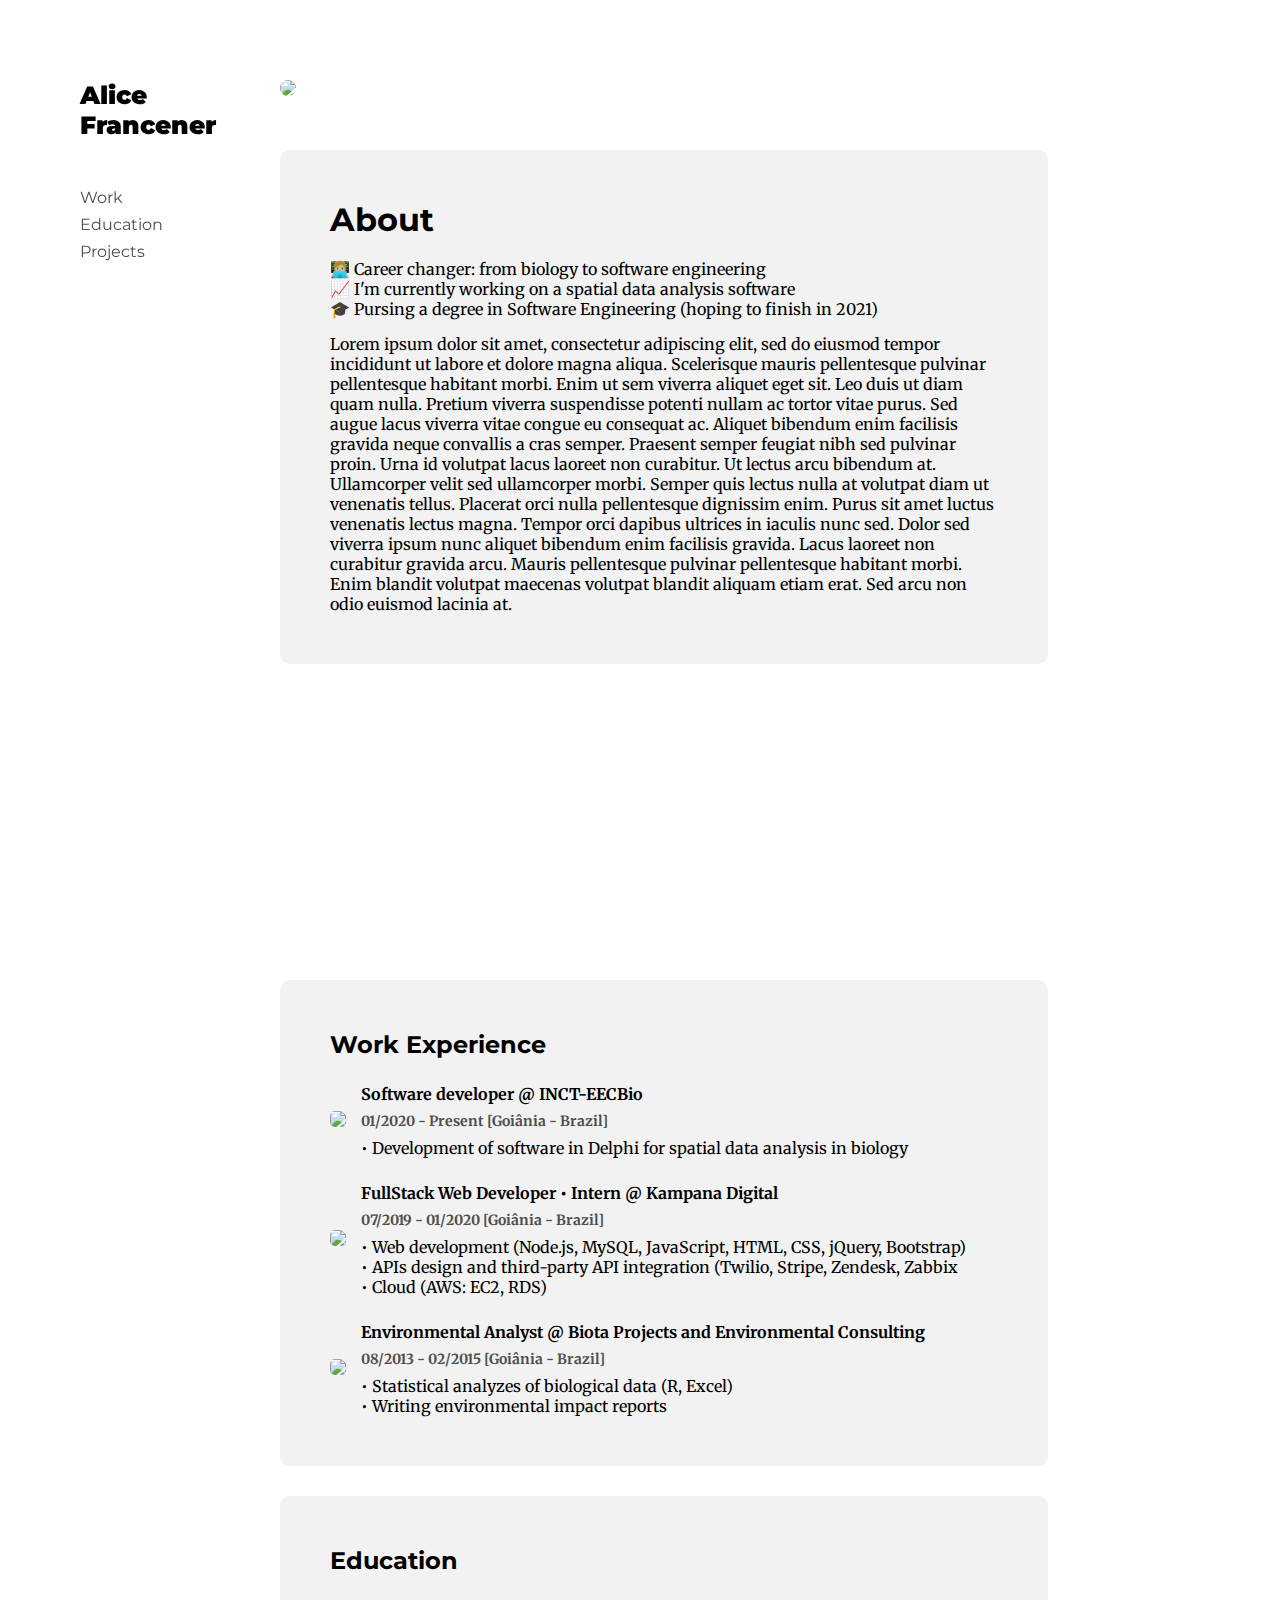
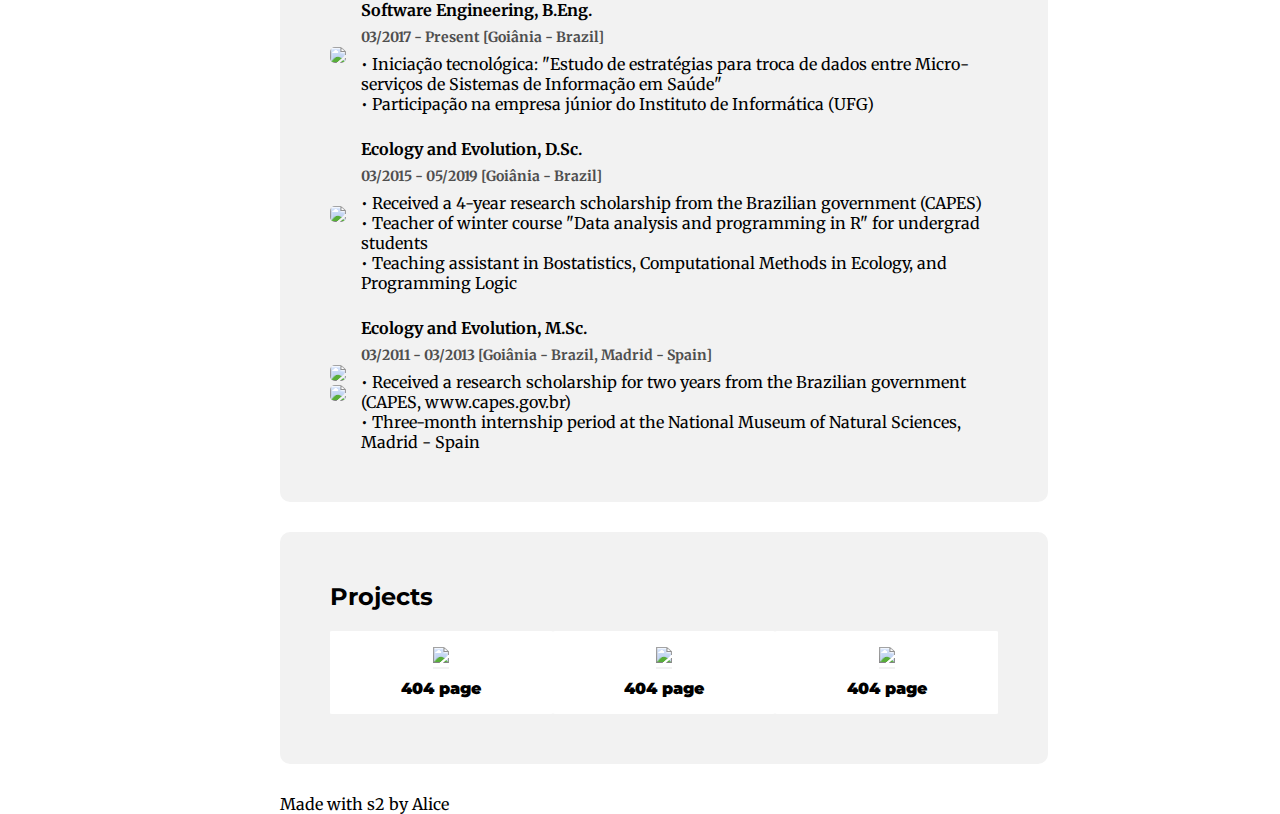
==== index.html @ 703df6d8 "fix: text" ====
<!DOCTYPE html>
<html lang="pt-br">

<head>
  <meta charset="UTF-8">
  <meta name="viewport" content="width=devide-width, initial-scale=1.0">
  <title>Alice Francener</title>
  <link rel="stylesheet" href="style.css">
  <script src="https://kit.fontawesome.com/74f926a7ae.js" crossorigin="anonymous"></script>
</head>

<body class="body">
  <!-- navbar -->
  <header id="header">
    <nav id="navbar" class="navbar">
      <ul class="navbar--list">
        <li class="navbar--title">
          <a href="#welcome-section" class="navbar--link"> Alice<br>Francener</a>
        </li>
        <li class="navbar--contact">
          <a href="https://www.linkedin.com/in/alicefrancener/?locale=en_US" target="_blank"> <i
              class="fab fa-linkedin-in"></i>
          </a>
          <a id="profile-link" href="https://github.com/alicefrancener" target="_blank"><i
              class="fab fa-github"></i></a>
          <a href="https://codepen.io/alicefrancener/" target="_blank"><i class="fab fa-codepen"></i></a>
          <a href="mailto:alicefrancener.dev@gmail.com"><i class="far fa-envelope"></i></a>

        </li>
        </li>
        <li class="navbar--item">
          <a href="#experience" class="navbar--link">Work</a>
        </li>
        <li class="navbar--item">
          <a href="#education" class="navbar--link">Education</a>
        </li>
        <li class="navbar--item">
          <a href="#projects" class="navbar--link">Projects</a>
        </li>
      </ul>
    </nav>
  </header>

  <!-- content -->
  <div class="content">
    <main>
      <section id="welcome-section" class="section">
        <img class="main__img" src="assets/main.png">
        <div class="section__box section__box--about">
          <div class="section__header">
            <h1>About</h1>
          </div>
          <div class="section__content">
            <ul>
              <li>👩🏼‍💻 Career changer: from biology to software engineering</li>
              <li>📈 I'm currently working on a spatial data analysis software</li>
              <li>🎓 Pursing a degree in Software Engineering (hoping to finish in 2021)</li>
            </ul>
            <p>
              Lorem ipsum dolor sit amet, consectetur adipiscing elit, sed do eiusmod tempor incididunt ut labore et
              dolore magna aliqua. Scelerisque mauris pellentesque pulvinar pellentesque habitant morbi. Enim ut sem
              viverra aliquet eget sit. Leo duis ut diam quam nulla. Pretium viverra suspendisse potenti nullam ac
              tortor vitae purus. Sed augue lacus viverra vitae congue eu consequat ac. Aliquet bibendum enim facilisis
              gravida neque convallis a cras semper. Praesent semper feugiat nibh sed pulvinar proin. Urna id volutpat
              lacus laoreet non curabitur. Ut lectus arcu bibendum at. Ullamcorper velit sed ullamcorper morbi. Semper
              quis lectus nulla at volutpat diam ut venenatis tellus. Placerat orci nulla pellentesque dignissim enim.
              Purus sit amet luctus venenatis lectus magna. Tempor orci dapibus ultrices in iaculis nunc sed. Dolor sed
              viverra ipsum nunc aliquet bibendum enim facilisis gravida. Lacus laoreet non curabitur gravida arcu.
              Mauris pellentesque pulvinar pellentesque habitant morbi. Enim blandit volutpat maecenas volutpat blandit
              aliquam etiam erat. Sed arcu non odio euismod lacinia at.
            </p>
          </div>
        </div>
      </section>

      <section id="experience" class="section">
        <div class="section__box section__box--experience">
          <div class="section__header">
            <h2>Work Experience</h2>
          </div>

          <div class="section__content">
            <div class="experience--img">
              <a href="http://inct.cnpq.br/" target="_blank">
                <img src="assets/logo-inct.png">
              </a>
            </div>

            <div class="experience--details">
              <h3 class="experience--title">Software developer @ INCT-EECBio</h3>
              <h4 class="experience--time">01/2020 - Present [Goiânia - Brazil]</h4>
              <p>
              <ul>
                <li>• Development of software in Delphi for spatial data analysis in biology</li>
              </ul>
              </p>
            </div>
          </div>

          <div class="section__content ">
            <div class="experience--img">
              <a href="https://kampana.digital/" target="_blank">
                <img src="assets/logo-kampana.jpg">
              </a>
            </div>

            <div class="experience--details">
              <h3 class="experience--title">FullStack Web Developer • Intern @ Kampana Digital</h3>
              <h4 class="experience--time">07/2019 - 01/2020 [Goiânia - Brazil]</h4>
              <p>
              <ul>                
                <li>• Web development (Node.js, MySQL, JavaScript, HTML, CSS, jQuery, Bootstrap)</li>
                <li>• APIs design and third-party API integration (Twilio, Stripe, Zendesk, Zabbix</li>
                <li>• Cloud (AWS: EC2, RDS)</li>
              </ul>
              </p>
            </div>
          </div>

          <div class="section__content">
            <div class="experience--img">
              <a href="http://biotanet.com.br/" target="_blank">
                <img src="assets/logo-biota.png">
              </a>
            </div>

            <div class="experience--details">
              <h3 class="experience--title">Environmental Analyst @ Biota Projects and Environmental Consulting</h3>
              <h4 class="experience--time">08/2013 - 02/2015 [Goiânia - Brazil]</h4>
              <p>
              <ul>
                <li>• Statistical analyzes of biological data (R, Excel)
                  <li>• Writing environmental impact reports</li>
              </ul>
              </p>
            </div>
          </div>
        </div>
      </section>

      <section id="education" class="section">
        <div class="section__box section__box--education">
          <div class="section__header">
            <h2>Education</h2>
          </div>

          <div class="section__content ">
            <div class="education--img">
              <a href="https://ufg.br/" target="_blank">
                <img src="assets/logo-ufg.png">
              </a>
            </div>

            <div class="education--details">
              <h3 class="education--title">Software Engineering, B.Eng.</h3>
              <h4 class="education--time">03/2017 - Present [Goiânia - Brazil]</h4>
              <p>
              <ul>                
                <li>• Iniciação tecnológica: "Estudo de estratégias para troca de dados entre Micro-serviços de Sistemas de Informação em Saúde"</li>
                <li>• Participação na empresa júnior do Instituto de Informática (UFG)</li>
              </ul>
              </p>
            </div>
          </div>

          <div class="section__content ">
            <div class="education--img">
              <a href="https://ufg.br/" target="_blank">
                <img src="assets/logo-ufg.png">
              </a>
            </div>

            <div class="education--details">
              <h3 class="education--title">Ecology and Evolution, D.Sc.</h3>
              <h4 class="education--time">03/2015 - 05/2019 [Goiânia - Brazil]</h4>
              <p>
              <ul>                
                <li>• Received a 4-year research scholarship from the Brazilian government (CAPES)</li>
                <li>• Teacher of winter course "Data analysis and programming in R" for undergrad students</li>
                <li>• Teaching assistant in Bostatistics, Computational Methods in Ecology, and Programming Logic</li>
              </ul>
              </p>
            </div>
          </div>

          <div class="section__content ">
            <div class="education--img education--twoimg">
              <a href="https://ufg.br/" target="_blank">
                <img src="assets/logo-ufg.png">
              </a>
              <a href="https://www.mncn.csic.es/es" target="_blank">
                <img src="assets/logo-mncn.png">
              </a>
            </div>
            <div class="education--details">
              <h3 class="education--title">Ecology and Evolution, M.Sc.</h3>
              <h4 class="education--time">03/2011 - 03/2013 [Goiânia - Brazil, Madrid - Spain]</h4>
              <p>
              <ul>                
                <li>• Received a research scholarship for two years from the Brazilian government (CAPES, www.capes.gov.br)</li>
                <li>• Three-month internship period at the National Museum of Natural Sciences, Madrid - Spain</li>
              </ul>
              </p>
            </div>
          </div>


        </div>
      </section>

      <section id="projects" class="section">
        <div class="section__box section__box--projects">
          <div class="section__header">
            <h2>Projects</h2>
          </div>
          <div class="section__content">

            <div class="card project-tile">
              <div class="card__img">
                <a href="https://github.com/alicefrancener/challenge-404" target="_blank">
                  <img src="https://raw.githubusercontent.com/alicefrancener/challenge-404/main/screenshot.png">
                </a>
                <hr>
              </div>
              <h2 class="card__title">404 page</h2>
            </div>


            <div class="card project-tile">
              <div class="card__img">
                <a href="https://github.com/alicefrancener/challenge-404" target="_blank">
                  <img src="https://raw.githubusercontent.com/alicefrancener/challenge-404/main/screenshot.png">
                </a>
                <hr>
              </div>
              <h2 class="card__title">404 page</h2>
            </div>


            <div class="card project-tile">
              <div class="card__img">
                <a href="https://github.com/alicefrancener/challenge-404" target="_blank">
                  <img src="https://raw.githubusercontent.com/alicefrancener/challenge-404/main/screenshot.png">
                </a>
                <hr>
              </div>
              <h2 class="card__title">404 page</h2>
            </div>

          </div>
        </div>
      </section>
    </main>

    <footer>
      <p>Made with s2 by Alice</p>
    </footer>
  </div>


</body>

</html>
---- style.css ----
@import url('https://fonts.googleapis.com/css2?family=Merriweather&family=Montserrat:wght@400;900&display=swap');

*, *:after,*:before {
  margin: 0;
  padding: 0;
  box-sizing: border-box;
}

:root {
  --font-primary: 'Montserrat', sans-serif;
  --font-secondary: 'Merriweather', serif;
  
  --color-primary: #4F4F4F;
  --color-secondary: #F2F2F2;
}

html {
  scroll-behavior: smooth;
}

/* Body */
.body {
  background-color: white;
}

h1, h2 {
  font-family: var(--font-primary);
}

h3, h4, h5, p {
  font-family: var(--font-secondary);
}

/* Nav bar */
.navbar {
  position: fixed;
  top: 0;
}

.navbar--list {
  display: flex;
  flex-direction: column;  
  margin: 5rem 5rem 0 5rem;
}

.navbar--title, .navbar--item {
  font-family: var(--font-primary);
  list-style-type: none;
}

.navbar--title > a {
  color: black;
  text-decoration: none;
  font-size: 25px;
  font-weight: 900;
}

.navbar--title > a:hover {
  color: var(--color-primary);
  box-shadow: 0 5px 0 var(--color-secondary);
}

.navbar--contact {
  display:flex;
  align-items: center;
  list-style-type: none;
}

.navbar--contact > a {
  color: black;
  padding: 1.5rem 0.5rem 1.5rem 0;
}

.navbar--contact > a:hover {
  color: var(--color-primary);
}

.navbar--item {
  font-weight: 400;
  margin-bottom: 0.5rem;
}

.navbar--link {
  color: var(--color-primary);
  text-decoration: none;
  transition: all 0.2s ease;
}

.navbar--link:hover {
  font-weight: 900;
  box-shadow: 0 5px 0 var(--color-secondary);
}

/* Content */
.content {
  width: 60%;
  margin-left: 280px;
  margin-top: 5rem;
}

/* Sections */
.section__box {
  background-color: var(--color-secondary);
  padding: 50px;
  margin-bottom: 30px;
  border-radius: 10px;
}

.section h1, h2 {
  margin-bottom: 20px;
}

.section__box ul {
  font-family: var(--font-secondary);
  list-style-type: none;
}

/* Hide scrollbar for Chrome, Safari and Opera */
.section__box::-webkit-scrollbar {
  display: none;
}

/* Hide scrollbar for IE, Edge and Firefox */
.section__box {
  -ms-overflow-style: none;  /* IE and Edge */
  scrollbar-width: none;  /* Firefox */
}

/* Section About */
#welcome-section {
  height: 100vh;
}

 .section__box--about p {
  margin-top: 15px;
}

.main__img {
  max-width: 100%;
  height: auto;
  border-radius: 10px;
  margin-bottom: 50px;
}

/* Section Projects */

.section__box--projects .section__content {
  display: flex;
  justify-content: space-evenly;
}

.card {
  display: flex;
  flex-direction: column;
  align-items: center;
  background-color: white;
  border-radius: 1%;
  padding: 1rem;
  width: 320px;
}

.card__img img {
  width: 300px;
  max-width: 100%;
  height: auto;
}

.card hr {
  border: 0.5px solid var(--color-secondary);
}

.card__title {
  margin: 10px 0 0 0;
  font-size: 16px;
  font-weight: 900;
}

/* Section: experience and education */

.section__box--experience .section__content, .section__box--education .section__content {
  display: flex;
  
  align-items: center;
  margin-top: 25px;
}

.experience--img, .education--img {
  max-width: 100%;
  height: auto;
  margin-right: 15px;
}

.education--twoimg {
  display: flex;
  flex-direction: column;
}

.experience--img img, .education--img img {
  width: 80px;
  border-radius: 5px;
}

.experience--details, .education--details {
  font-family: var(--font-secondary);
}

.experience--title, .education--title {
  font-size: 16px;
}

.experience--time, .education--time {
  font-size: 14px;
  color:var(--color-primary);
  margin: 8px 0 8px 0;
}
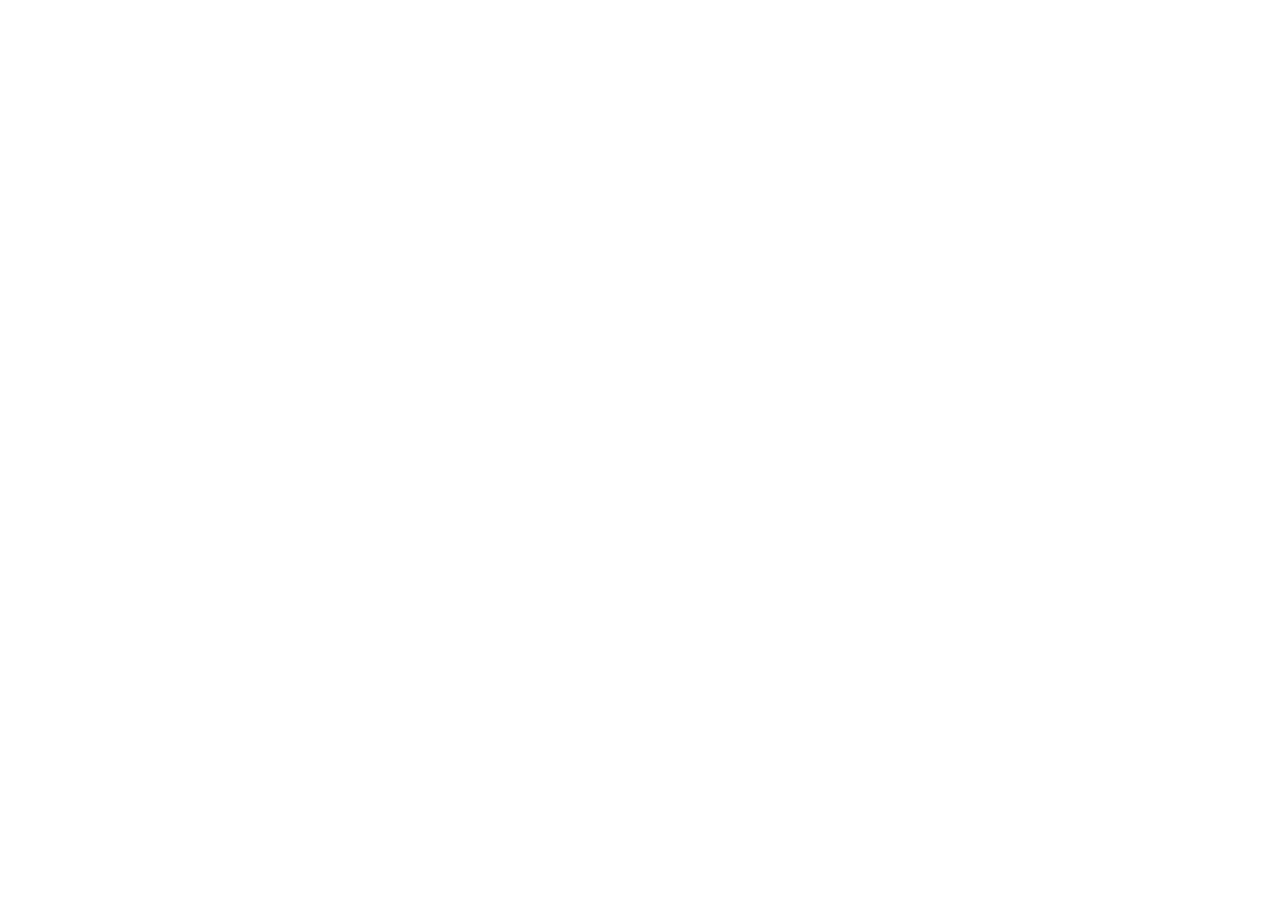
==== commit 8872ec5d: "feat: add initial html file" ====
--- a/index.html
+++ b/index.html
@@ -1,263 +1,13 @@
 <!DOCTYPE html>
 <html lang="pt-br">
+  <head>
+    <meta charset="UTF-8">
+    <meta name="viewport" content="width=device-width, initial-scale=1.0">
+    <title>Form</title>
 
-<head>
-  <meta charset="UTF-8">
-  <meta name="viewport" content="width=devide-width, initial-scale=1.0">
-  <title>Alice Francener</title>
-  <link rel="stylesheet" href="style.css">
-  <script src="https://kit.fontawesome.com/74f926a7ae.js" crossorigin="anonymous"></script>
-</head>
-
-<body class="body">
-  <!-- navbar -->
-  <header id="header">
-    <nav id="navbar" class="navbar">
-      <ul class="navbar--list">
-        <li class="navbar--title">
-          <a href="#welcome-section" class="navbar--link"> Alice<br>Francener</a>
-        </li>
-        <li class="navbar--contact">
-          <a href="https://www.linkedin.com/in/alicefrancener/?locale=en_US" target="_blank"> <i
-              class="fab fa-linkedin-in"></i>
-          </a>
-          <a id="profile-link" href="https://github.com/alicefrancener" target="_blank"><i
-              class="fab fa-github"></i></a>
-          <a href="https://codepen.io/alicefrancener/" target="_blank"><i class="fab fa-codepen"></i></a>
-          <a href="mailto:alicefrancener.dev@gmail.com"><i class="far fa-envelope"></i></a>
-
-        </li>
-        </li>
-        <li class="navbar--item">
-          <a href="#experience" class="navbar--link">Work</a>
-        </li>
-        <li class="navbar--item">
-          <a href="#education" class="navbar--link">Education</a>
-        </li>
-        <li class="navbar--item">
-          <a href="#projects" class="navbar--link">Projects</a>
-        </li>
-      </ul>
-    </nav>
-  </header>
-
-  <!-- content -->
-  <div class="content">
-    <main>
-      <section id="welcome-section" class="section">
-        <img class="main__img" src="assets/main.png">
-        <div class="section__box section__box--about">
-          <div class="section__header">
-            <h1>About</h1>
-          </div>
-          <div class="section__content">
-            <ul>
-              <li>👩🏼‍💻 Career changer: from biology to software engineering</li>
-              <li>📈 I'm currently working on a spatial data analysis software</li>
-              <li>🎓 Pursing a degree in Software Engineering (hoping to finish in 2021)</li>
-            </ul>
-            <p>
-              Lorem ipsum dolor sit amet, consectetur adipiscing elit, sed do eiusmod tempor incididunt ut labore et
-              dolore magna aliqua. Scelerisque mauris pellentesque pulvinar pellentesque habitant morbi. Enim ut sem
-              viverra aliquet eget sit. Leo duis ut diam quam nulla. Pretium viverra suspendisse potenti nullam ac
-              tortor vitae purus. Sed augue lacus viverra vitae congue eu consequat ac. Aliquet bibendum enim facilisis
-              gravida neque convallis a cras semper. Praesent semper feugiat nibh sed pulvinar proin. Urna id volutpat
-              lacus laoreet non curabitur. Ut lectus arcu bibendum at. Ullamcorper velit sed ullamcorper morbi. Semper
-              quis lectus nulla at volutpat diam ut venenatis tellus. Placerat orci nulla pellentesque dignissim enim.
-              Purus sit amet luctus venenatis lectus magna. Tempor orci dapibus ultrices in iaculis nunc sed. Dolor sed
-              viverra ipsum nunc aliquet bibendum enim facilisis gravida. Lacus laoreet non curabitur gravida arcu.
-              Mauris pellentesque pulvinar pellentesque habitant morbi. Enim blandit volutpat maecenas volutpat blandit
-              aliquam etiam erat. Sed arcu non odio euismod lacinia at.
-            </p>
-          </div>
-        </div>
-      </section>
-
-      <section id="experience" class="section">
-        <div class="section__box section__box--experience">
-          <div class="section__header">
-            <h2>Work Experience</h2>
-          </div>
-
-          <div class="section__content">
-            <div class="experience--img">
-              <a href="http://inct.cnpq.br/" target="_blank">
-                <img src="assets/logo-inct.png">
-              </a>
-            </div>
-
-            <div class="experience--details">
-              <h3 class="experience--title">Software developer @ INCT-EECBio</h3>
-              <h4 class="experience--time">01/2020 - Present [Goiânia - Brazil]</h4>
-              <p>
-              <ul>
-                <li>• Development of software in Delphi for spatial data analysis in biology</li>
-              </ul>
-              </p>
-            </div>
-          </div>
-
-          <div class="section__content ">
-            <div class="experience--img">
-              <a href="https://kampana.digital/" target="_blank">
-                <img src="assets/logo-kampana.jpg">
-              </a>
-            </div>
-
-            <div class="experience--details">
-              <h3 class="experience--title">FullStack Web Developer • Intern @ Kampana Digital</h3>
-              <h4 class="experience--time">07/2019 - 01/2020 [Goiânia - Brazil]</h4>
-              <p>
-              <ul>                
-                <li>• Web development (Node.js, MySQL, JavaScript, HTML, CSS, jQuery, Bootstrap)</li>
-                <li>• APIs design and third-party API integration (Twilio, Stripe, Zendesk, Zabbix</li>
-                <li>• Cloud (AWS: EC2, RDS)</li>
-              </ul>
-              </p>
-            </div>
-          </div>
-
-          <div class="section__content">
-            <div class="experience--img">
-              <a href="http://biotanet.com.br/" target="_blank">
-                <img src="assets/logo-biota.png">
-              </a>
-            </div>
-
-            <div class="experience--details">
-              <h3 class="experience--title">Environmental Analyst @ Biota Projects and Environmental Consulting</h3>
-              <h4 class="experience--time">08/2013 - 02/2015 [Goiânia - Brazil]</h4>
-              <p>
-              <ul>
-                <li>• Statistical analyzes of biological data (R, Excel)
-                  <li>• Writing environmental impact reports</li>
-              </ul>
-              </p>
-            </div>
-          </div>
-        </div>
-      </section>
-
-      <section id="education" class="section">
-        <div class="section__box section__box--education">
-          <div class="section__header">
-            <h2>Education</h2>
-          </div>
-
-          <div class="section__content ">
-            <div class="education--img">
-              <a href="https://ufg.br/" target="_blank">
-                <img src="assets/logo-ufg.png">
-              </a>
-            </div>
-
-            <div class="education--details">
-              <h3 class="education--title">Software Engineering, B.Eng.</h3>
-              <h4 class="education--time">03/2017 - Present [Goiânia - Brazil]</h4>
-              <p>
-              <ul>                
-                <li>• Iniciação tecnológica: "Estudo de estratégias para troca de dados entre Micro-serviços de Sistemas de Informação em Saúde"</li>
-                <li>• Participação na empresa júnior do Instituto de Informática (UFG)</li>
-              </ul>
-              </p>
-            </div>
-          </div>
-
-          <div class="section__content ">
-            <div class="education--img">
-              <a href="https://ufg.br/" target="_blank">
-                <img src="assets/logo-ufg.png">
-              </a>
-            </div>
-
-            <div class="education--details">
-              <h3 class="education--title">Ecology and Evolution, D.Sc.</h3>
-              <h4 class="education--time">03/2015 - 05/2019 [Goiânia - Brazil]</h4>
-              <p>
-              <ul>                
-                <li>• Received a 4-year research scholarship from the Brazilian government (CAPES)</li>
-                <li>• Teacher of winter course "Data analysis and programming in R" for undergrad students</li>
-                <li>• Teaching assistant in Bostatistics, Computational Methods in Ecology, and Programming Logic</li>
-              </ul>
-              </p>
-            </div>
-          </div>
-
-          <div class="section__content ">
-            <div class="education--img education--twoimg">
-              <a href="https://ufg.br/" target="_blank">
-                <img src="assets/logo-ufg.png">
-              </a>
-              <a href="https://www.mncn.csic.es/es" target="_blank">
-                <img src="assets/logo-mncn.png">
-              </a>
-            </div>
-            <div class="education--details">
-              <h3 class="education--title">Ecology and Evolution, M.Sc.</h3>
-              <h4 class="education--time">03/2011 - 03/2013 [Goiânia - Brazil, Madrid - Spain]</h4>
-              <p>
-              <ul>                
-                <li>• Received a research scholarship for two years from the Brazilian government (CAPES, www.capes.gov.br)</li>
-                <li>• Three-month internship period at the National Museum of Natural Sciences, Madrid - Spain</li>
-              </ul>
-              </p>
-            </div>
-          </div>
+  </head>
+  <body>
 
 
-        </div>
-      </section>
-
-      <section id="projects" class="section">
-        <div class="section__box section__box--projects">
-          <div class="section__header">
-            <h2>Projects</h2>
-          </div>
-          <div class="section__content">
-
-            <div class="card project-tile">
-              <div class="card__img">
-                <a href="https://github.com/alicefrancener/challenge-404" target="_blank">
-                  <img src="https://raw.githubusercontent.com/alicefrancener/challenge-404/main/screenshot.png">
-                </a>
-                <hr>
-              </div>
-              <h2 class="card__title">404 page</h2>
-            </div>
-
-
-            <div class="card project-tile">
-              <div class="card__img">
-                <a href="https://github.com/alicefrancener/challenge-404" target="_blank">
-                  <img src="https://raw.githubusercontent.com/alicefrancener/challenge-404/main/screenshot.png">
-                </a>
-                <hr>
-              </div>
-              <h2 class="card__title">404 page</h2>
-            </div>
-
-
-            <div class="card project-tile">
-              <div class="card__img">
-                <a href="https://github.com/alicefrancener/challenge-404" target="_blank">
-                  <img src="https://raw.githubusercontent.com/alicefrancener/challenge-404/main/screenshot.png">
-                </a>
-                <hr>
-              </div>
-              <h2 class="card__title">404 page</h2>
-            </div>
-
-          </div>
-        </div>
-      </section>
-    </main>
-
-    <footer>
-      <p>Made with s2 by Alice</p>
-    </footer>
-  </div>
-
-
-</body>
-
-</html>+  </body>
+</html>
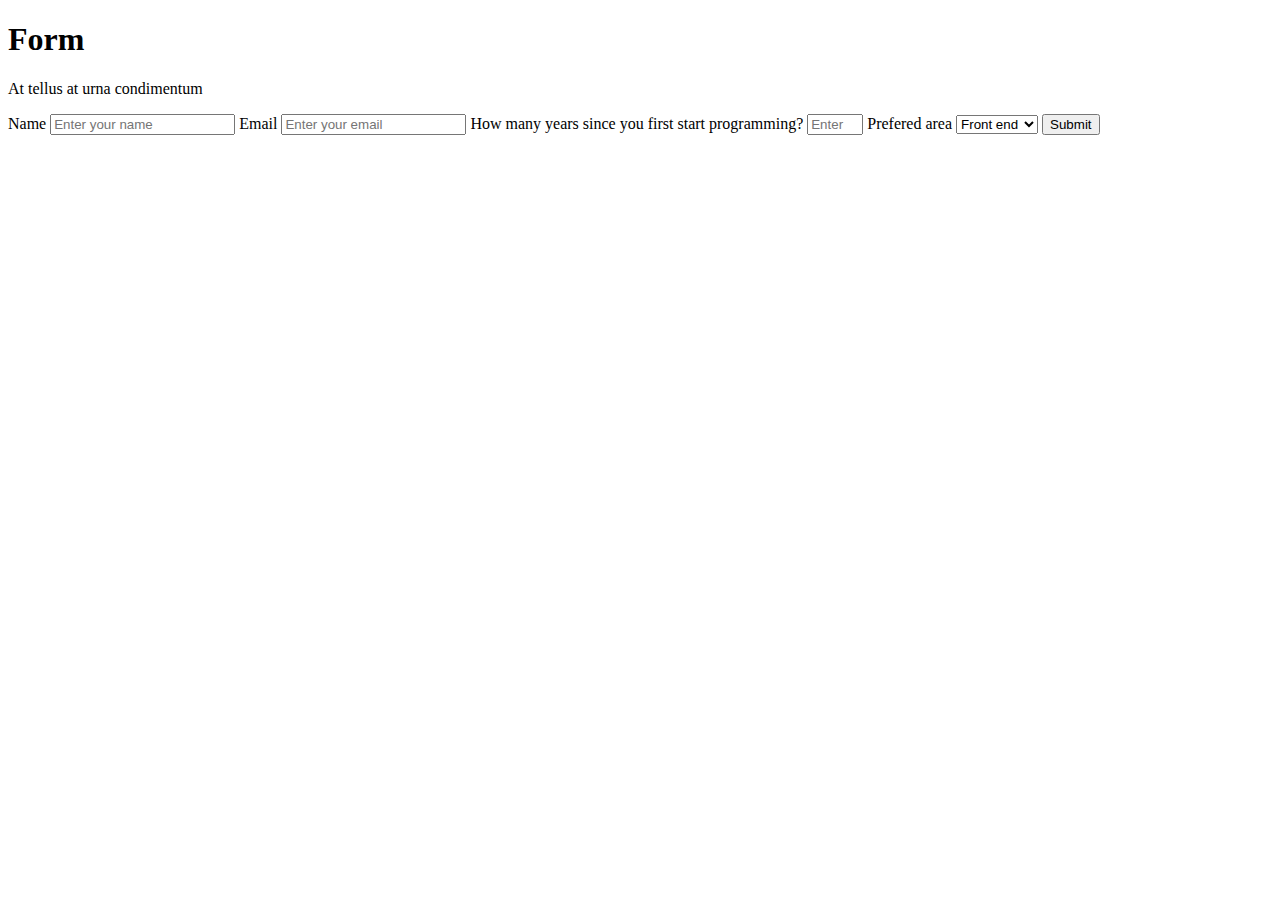
==== commit abcfa60f: "feat: add form" ====
--- a/index.html
+++ b/index.html
@@ -7,7 +7,40 @@
 
   </head>
   <body>
+    <header>
+      <h1 id="title">Form</h1>
+      <p id="description">At tellus at urna condimentum</p>
+    </header>
+    
+    <form id="survey-form">
+      <label id="name-label" for="name">Name</label>
+      <input id="name" type="text" placeholder="Enter your name" required>
 
+      <label id="email-label" for="email">Email</label>
+      <input id="email" type="email" placeholder="Enter your email" required>
+
+      <label id="number-label" for="number">How many years since you first start programming?</label>
+      <input id="number" type="number" min="0" max="80" placeholder="Enter years since started programming" required>
+
+      <label for="area">Prefered area</label>
+      <select id="dropdown" name="area">
+        <option value="front-end">Front end</option>
+        <option value="back-end">Back end</option>
+        <option value="full-stack">Full stack</option>
+        <option value="devops">DevOps</option>
+        <option value="sysadmin">SysAdmin</option>
+        <option value="qa">QA</option>
+        <option value="other">Other</option>
+      </select>
+
+      <!-- radio group:  -->
+
+      <!-- checkbox: resources used to learn-->
+
+      <!-- text area: advice -->
+
+      <button type="submit">Submit</button>
+    </form>
 
   </body>
 </html>
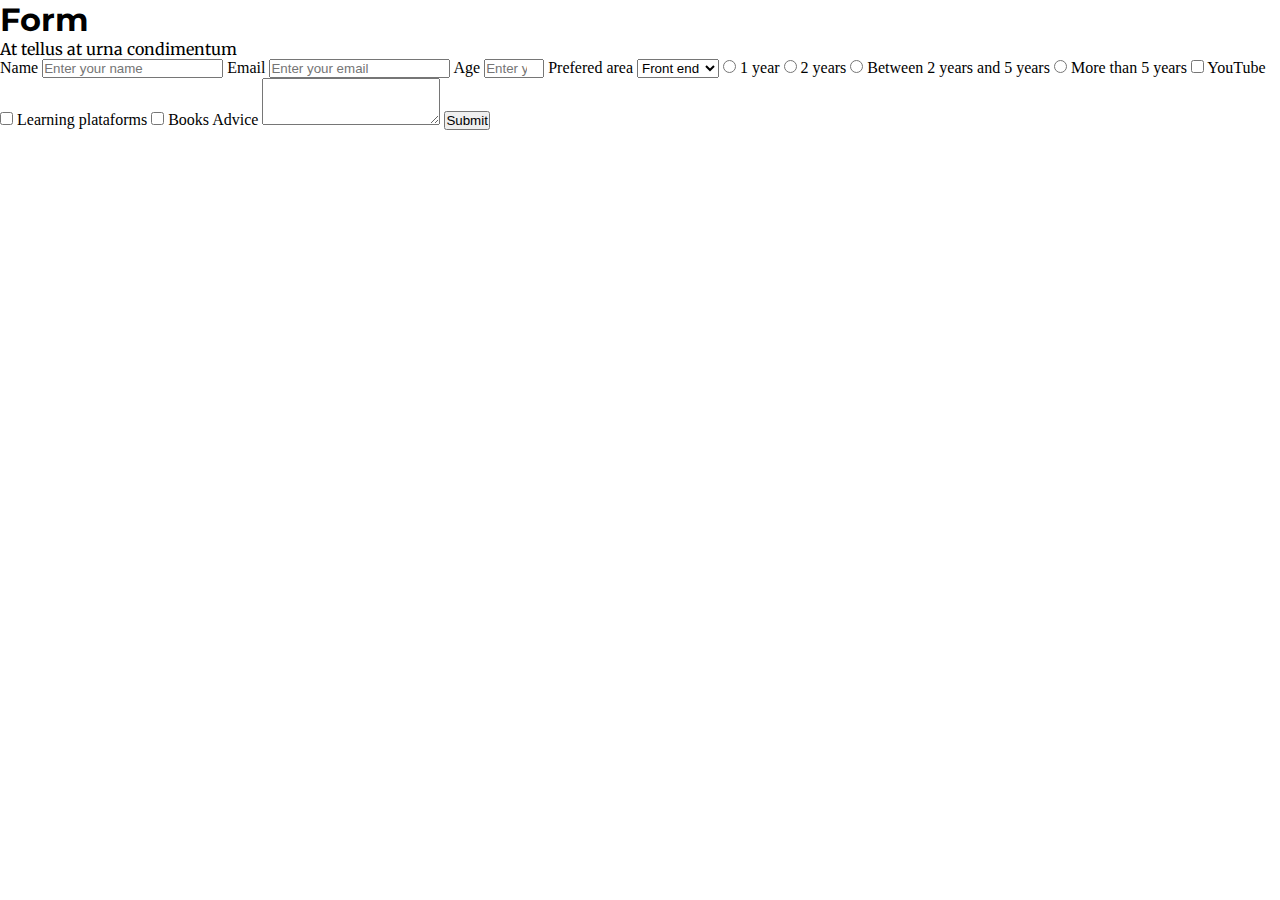
==== commit 693cf616: "chore: link to stylesheet" ====
--- a/index.html
+++ b/index.html
@@ -4,7 +4,7 @@
     <meta charset="UTF-8">
     <meta name="viewport" content="width=device-width, initial-scale=1.0">
     <title>Form</title>
-
+    <link  rel="stylesheet" href="style.css">
   </head>
   <body>
     <header>
@@ -19,8 +19,8 @@
       <label id="email-label" for="email">Email</label>
       <input id="email" type="email" placeholder="Enter your email" required>
 
-      <label id="number-label" for="number">How many years since you first start programming?</label>
-      <input id="number" type="number" min="0" max="80" placeholder="Enter years since started programming" required>
+      <label id="number-label" for="number">Age</label>
+      <input id="number" type="number" min="0" max="100" placeholder="Enter your age" required>
 
       <label for="area">Prefered area</label>
       <select id="dropdown" name="area">
@@ -33,11 +33,35 @@
         <option value="other">Other</option>
       </select>
 
-      <!-- radio group:  -->
+      <!-- radio group: How many years since you first start programming? -->
+      <input type="radio">
+      <label>1 year</label>
+
+      <input type="radio">
+      <label>2 years</label>
+      
+      <input type="radio">
+      <label>Between 2 years and 5 years</label>
+      
+      <input type="radio">
+      <label>More than 5 years</label>
+
 
       <!-- checkbox: resources used to learn-->
+      <input type="checkbox">
+      <label>YouTube</label>
+
+      <input type="checkbox">
+      <label>Learning plataforms</label>
+
+      <input type="checkbox">
+      <label>Books</label>
 
       <!-- text area: advice -->
+      <label>Advice</label>
+      <textarea rows="3">
+
+      </textarea>
 
       <button type="submit">Submit</button>
     </form>
--- a/style.css
+++ b/style.css
@@ -0,0 +1,259 @@
+@import url('https://fonts.googleapis.com/css2?family=Merriweather&family=Montserrat:wght@400;900&display=swap');
+
+*, *:after,*:before {
+  margin: 0;
+  padding: 0;
+  box-sizing: border-box;
+}
+
+:root {
+  --font-primary: 'Montserrat', sans-serif;
+  --font-secondary: 'Merriweather', serif;
+  
+  --color-primary: #4F4F4F;
+  --color-secondary: #F2F2F2;
+}
+
+html {
+  scroll-behavior: smooth;
+}
+
+/* Body */
+.body {
+  background-color: white;
+}
+
+h1, h2 {
+  font-family: var(--font-primary);
+}
+
+h3, h4, h5, p {
+  font-family: var(--font-secondary);
+}
+
+/* Nav bar */
+.navbar {
+  position: fixed;
+  top: 0;
+}
+
+.navbar--list {
+  display: flex;
+  flex-direction: column;  
+  margin: 5rem 5rem 0 5rem;
+}
+
+.navbar--title, .navbar--item {
+  font-family: var(--font-primary);
+  list-style-type: none;
+}
+
+.navbar--title > a {
+  color: black;
+  text-decoration: none;
+  font-size: 25px;
+  font-weight: 900;
+}
+
+.navbar--title > a:hover {
+  color: var(--color-primary);
+  box-shadow: 0 5px 0 var(--color-secondary);
+}
+
+.navbar--contact {
+  display:flex;
+  align-items: center;
+  list-style-type: none;
+}
+
+.navbar--contact > a {
+  color: black;
+  padding: 1.5rem 0.5rem 1.5rem 0;
+}
+
+.navbar--contact > a:hover {
+  color: var(--color-primary);
+}
+
+.navbar--item {
+  font-weight: 400;
+  margin-bottom: 0.5rem;
+}
+
+.navbar--link {
+  color: var(--color-primary);
+  text-decoration: none;
+  transition: all 0.2s ease;
+}
+
+.navbar--link:hover {
+  font-weight: 900;
+  box-shadow: 0 5px 0 var(--color-secondary);
+}
+
+/* Content */
+.content {
+  width: 60%;
+  margin-left: 280px;
+  margin-top: 5rem;
+}
+
+/* Sections */
+.section__box {
+  background-color: var(--color-secondary);
+  padding: 50px;
+  margin-bottom: 30px;
+  border-radius: 10px;
+}
+
+.section h1, h2 {
+  margin-bottom: 20px;
+}
+
+.section__box ul {
+  font-family: var(--font-secondary);
+  list-style-type: none;
+}
+
+/* Hide scrollbar for Chrome, Safari and Opera */
+.section__box::-webkit-scrollbar {
+  display: none;
+}
+
+/* Hide scrollbar for IE, Edge and Firefox */
+.section__box {
+  -ms-overflow-style: none;  /* IE and Edge */
+  scrollbar-width: none;  /* Firefox */
+}
+
+/* Section About */
+#welcome-section {
+  height: 100vh;
+}
+
+ .section__box--about p {
+  margin-top: 15px;
+}
+
+.main__img {
+  max-width: 100%;
+  height: auto;
+  border-radius: 10px;
+  margin-bottom: 50px;
+}
+
+/* Section Experience */
+
+#experience {
+  margin-top: 5em;
+}
+
+/* Section Projects */
+
+.section__box--projects .section__content {
+  display: flex;
+  justify-content: space-evenly;
+}
+
+.card {
+  display: flex;
+  flex-direction: column;
+  align-items: center;
+  background-color: white;
+  border-radius: 1%;
+  padding: 1rem;
+  margin: 10px;
+  width: 320px;
+}
+
+.card__img img {
+  width: 300px;
+  max-width: 100%;
+  height: auto;
+}
+
+.card hr {
+  border: 0.5px solid var(--color-secondary);
+}
+
+.card__title {
+  margin: 10px 0 0 0;
+  font-size: 16px;
+  font-weight: 900;
+}
+
+/* Section: experience and education */
+
+.section__box--experience .section__content, .section__box--education .section__content {
+  display: flex;
+  
+  align-items: center;
+  margin-top: 25px;
+}
+
+.experience--img, .education--img {
+  max-width: 100%;
+  height: auto;
+  margin-right: 15px;
+}
+
+.education--twoimg {
+  display: flex;
+  flex-direction: column;
+}
+
+.experience--img img, .education--img img {
+  width: 80px;
+  border-radius: 5px;
+}
+
+.experience--details, .education--details {
+  font-family: var(--font-secondary);
+}
+
+.experience--title, .education--title {
+  font-size: 16px;
+}
+
+.experience--time, .education--time {
+  font-size: 14px;
+  color:var(--color-primary);
+  margin: 8px 0 8px 0;
+}
+
+/* Media query */
+@media only screen and (max-width: 1000px) {
+  .section__box--projects .section__content {
+    display: flex;
+    flex-direction: column;
+    align-items: center;
+  }
+
+  .content {
+    width: 60%;
+    margin: auto;
+    margin-top: 110px;
+  }
+
+.navbar {
+  width: 100%;
+  background-color: white;
+  height: 100px;
+}
+
+  .navbar--list {
+    display: flex;
+    flex-direction: row;
+    justify-content: center;
+    align-items: center;
+    margin: 1rem 0 5rem 0;
+}
+
+  .navbar--item {
+    margin-left: 1rem;
+  }
+
+  .navbar--contact {
+    margin-left: 1rem;
+  }
+}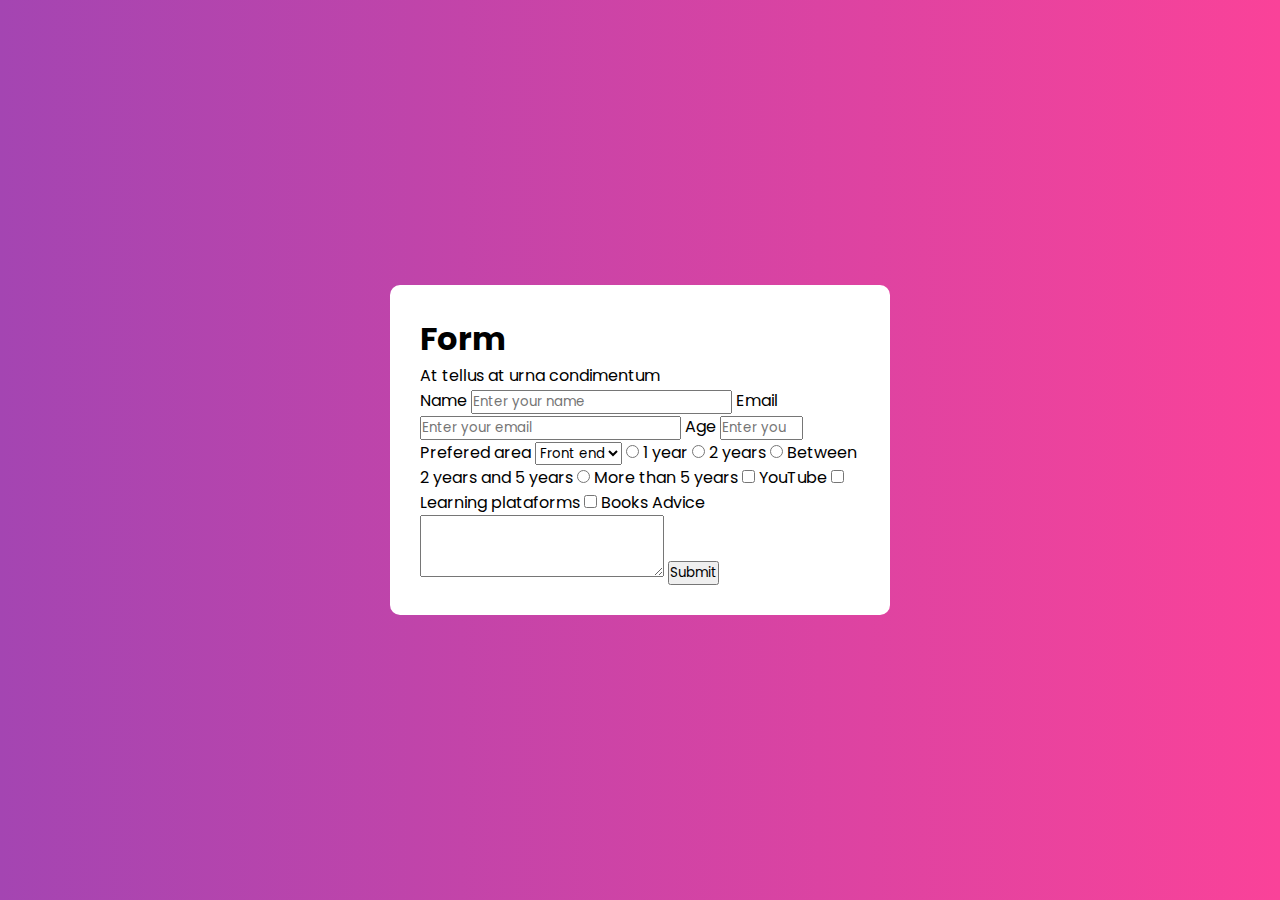
==== commit 6a7c9d20: "feat: add and style form wrapper" ====
--- a/index.html
+++ b/index.html
@@ -7,64 +7,66 @@
     <link  rel="stylesheet" href="style.css">
   </head>
   <body>
-    <header>
-      <h1 id="title">Form</h1>
-      <p id="description">At tellus at urna condimentum</p>
-    </header>
-    
-    <form id="survey-form">
-      <label id="name-label" for="name">Name</label>
-      <input id="name" type="text" placeholder="Enter your name" required>
 
-      <label id="email-label" for="email">Email</label>
-      <input id="email" type="email" placeholder="Enter your email" required>
-
-      <label id="number-label" for="number">Age</label>
-      <input id="number" type="number" min="0" max="100" placeholder="Enter your age" required>
-
-      <label for="area">Prefered area</label>
-      <select id="dropdown" name="area">
-        <option value="front-end">Front end</option>
-        <option value="back-end">Back end</option>
-        <option value="full-stack">Full stack</option>
-        <option value="devops">DevOps</option>
-        <option value="sysadmin">SysAdmin</option>
-        <option value="qa">QA</option>
-        <option value="other">Other</option>
-      </select>
-
-      <!-- radio group: How many years since you first start programming? -->
-      <input type="radio">
-      <label>1 year</label>
-
-      <input type="radio">
-      <label>2 years</label>
+    <div class="wrapper">
+      <header>
+        <h1 id="title">Form</h1>
+        <p id="description">At tellus at urna condimentum</p>
+      </header>
       
-      <input type="radio">
-      <label>Between 2 years and 5 years</label>
-      
-      <input type="radio">
-      <label>More than 5 years</label>
-
-
-      <!-- checkbox: resources used to learn-->
-      <input type="checkbox">
-      <label>YouTube</label>
-
-      <input type="checkbox">
-      <label>Learning plataforms</label>
-
-      <input type="checkbox">
-      <label>Books</label>
-
-      <!-- text area: advice -->
-      <label>Advice</label>
-      <textarea rows="3">
-
-      </textarea>
-
-      <button type="submit">Submit</button>
-    </form>
-
+      <form id="survey-form">
+        <label id="name-label" for="name">Name</label>
+        <input id="name" type="text" placeholder="Enter your name" required>
+  
+        <label id="email-label" for="email">Email</label>
+        <input id="email" type="email" placeholder="Enter your email" required>
+  
+        <label id="number-label" for="number">Age</label>
+        <input id="number" type="number" min="0" max="100" placeholder="Enter your age" required>
+  
+        <label for="area">Prefered area</label>
+        <select id="dropdown" name="area">
+          <option value="front-end">Front end</option>
+          <option value="back-end">Back end</option>
+          <option value="full-stack">Full stack</option>
+          <option value="devops">DevOps</option>
+          <option value="sysadmin">SysAdmin</option>
+          <option value="qa">QA</option>
+          <option value="other">Other</option>
+        </select>
+  
+        <!-- radio group: How many years since you first start programming? -->
+        <input type="radio">
+        <label>1 year</label>
+  
+        <input type="radio">
+        <label>2 years</label>
+        
+        <input type="radio">
+        <label>Between 2 years and 5 years</label>
+        
+        <input type="radio">
+        <label>More than 5 years</label>
+  
+  
+        <!-- checkbox: resources used to learn-->
+        <input type="checkbox">
+        <label>YouTube</label>
+  
+        <input type="checkbox">
+        <label>Learning plataforms</label>
+  
+        <input type="checkbox">
+        <label>Books</label>
+  
+        <!-- text area: advice -->
+        <label>Advice</label>
+        <textarea rows="3">
+  
+        </textarea>
+  
+        <button type="submit">Submit</button>
+      </form>
+    </div>
   </body>
 </html>
--- a/style.css
+++ b/style.css
@@ -1,259 +1,25 @@
-@import url('https://fonts.googleapis.com/css2?family=Merriweather&family=Montserrat:wght@400;900&display=swap');
+@import url('https://fonts.googleapis.com/css2?family=Poppins:wght@400;500;600;700&display=swap');
 
-*, *:after,*:before {
+*, *::after, *::before {
   margin: 0;
   padding: 0;
   box-sizing: border-box;
+  font-family: "Poppins", sans-serif;
 }
 
-:root {
-  --font-primary: 'Montserrat', sans-serif;
-  --font-secondary: 'Merriweather', serif;
-  
-  --color-primary: #4F4F4F;
-  --color-secondary: #F2F2F2;
+html, body {
+  display: grid;
+  place-items: center;
+  height: 100%;
+  width: 100%;
+  background: linear-gradient(90deg, #a445b2, #fa4299);
 }
 
-html {
-  scroll-behavior: smooth;
-}
+/* Form */
 
-/* Body */
-.body {
-  background-color: white;
-}
-
-h1, h2 {
-  font-family: var(--font-primary);
-}
-
-h3, h4, h5, p {
-  font-family: var(--font-secondary);
-}
-
-/* Nav bar */
-.navbar {
-  position: fixed;
-  top: 0;
-}
-
-.navbar--list {
-  display: flex;
-  flex-direction: column;  
-  margin: 5rem 5rem 0 5rem;
-}
-
-.navbar--title, .navbar--item {
-  font-family: var(--font-primary);
-  list-style-type: none;
-}
-
-.navbar--title > a {
-  color: black;
-  text-decoration: none;
-  font-size: 25px;
-  font-weight: 900;
-}
-
-.navbar--title > a:hover {
-  color: var(--color-primary);
-  box-shadow: 0 5px 0 var(--color-secondary);
-}
-
-.navbar--contact {
-  display:flex;
-  align-items: center;
-  list-style-type: none;
-}
-
-.navbar--contact > a {
-  color: black;
-  padding: 1.5rem 0.5rem 1.5rem 0;
-}
-
-.navbar--contact > a:hover {
-  color: var(--color-primary);
-}
-
-.navbar--item {
-  font-weight: 400;
-  margin-bottom: 0.5rem;
-}
-
-.navbar--link {
-  color: var(--color-primary);
-  text-decoration: none;
-  transition: all 0.2s ease;
-}
-
-.navbar--link:hover {
-  font-weight: 900;
-  box-shadow: 0 5px 0 var(--color-secondary);
-}
-
-/* Content */
-.content {
-  width: 60%;
-  margin-left: 280px;
-  margin-top: 5rem;
-}
-
-/* Sections */
-.section__box {
-  background-color: var(--color-secondary);
-  padding: 50px;
-  margin-bottom: 30px;
+.wrapper {
+  max-width: 500px;
+  padding: 30px;
   border-radius: 10px;
-}
-
-.section h1, h2 {
-  margin-bottom: 20px;
-}
-
-.section__box ul {
-  font-family: var(--font-secondary);
-  list-style-type: none;
-}
-
-/* Hide scrollbar for Chrome, Safari and Opera */
-.section__box::-webkit-scrollbar {
-  display: none;
-}
-
-/* Hide scrollbar for IE, Edge and Firefox */
-.section__box {
-  -ms-overflow-style: none;  /* IE and Edge */
-  scrollbar-width: none;  /* Firefox */
-}
-
-/* Section About */
-#welcome-section {
-  height: 100vh;
-}
-
- .section__box--about p {
-  margin-top: 15px;
-}
-
-.main__img {
-  max-width: 100%;
-  height: auto;
-  border-radius: 10px;
-  margin-bottom: 50px;
-}
-
-/* Section Experience */
-
-#experience {
-  margin-top: 5em;
-}
-
-/* Section Projects */
-
-.section__box--projects .section__content {
-  display: flex;
-  justify-content: space-evenly;
-}
-
-.card {
-  display: flex;
-  flex-direction: column;
-  align-items: center;
-  background-color: white;
-  border-radius: 1%;
-  padding: 1rem;
-  margin: 10px;
-  width: 320px;
-}
-
-.card__img img {
-  width: 300px;
-  max-width: 100%;
-  height: auto;
-}
-
-.card hr {
-  border: 0.5px solid var(--color-secondary);
-}
-
-.card__title {
-  margin: 10px 0 0 0;
-  font-size: 16px;
-  font-weight: 900;
-}
-
-/* Section: experience and education */
-
-.section__box--experience .section__content, .section__box--education .section__content {
-  display: flex;
-  
-  align-items: center;
-  margin-top: 25px;
-}
-
-.experience--img, .education--img {
-  max-width: 100%;
-  height: auto;
-  margin-right: 15px;
-}
-
-.education--twoimg {
-  display: flex;
-  flex-direction: column;
-}
-
-.experience--img img, .education--img img {
-  width: 80px;
-  border-radius: 5px;
-}
-
-.experience--details, .education--details {
-  font-family: var(--font-secondary);
-}
-
-.experience--title, .education--title {
-  font-size: 16px;
-}
-
-.experience--time, .education--time {
-  font-size: 14px;
-  color:var(--color-primary);
-  margin: 8px 0 8px 0;
-}
-
-/* Media query */
-@media only screen and (max-width: 1000px) {
-  .section__box--projects .section__content {
-    display: flex;
-    flex-direction: column;
-    align-items: center;
-  }
-
-  .content {
-    width: 60%;
-    margin: auto;
-    margin-top: 110px;
-  }
-
-.navbar {
-  width: 100%;
-  background-color: white;
-  height: 100px;
-}
-
-  .navbar--list {
-    display: flex;
-    flex-direction: row;
-    justify-content: center;
-    align-items: center;
-    margin: 1rem 0 5rem 0;
-}
-
-  .navbar--item {
-    margin-left: 1rem;
-  }
-
-  .navbar--contact {
-    margin-left: 1rem;
-  }
+  background: white;
 }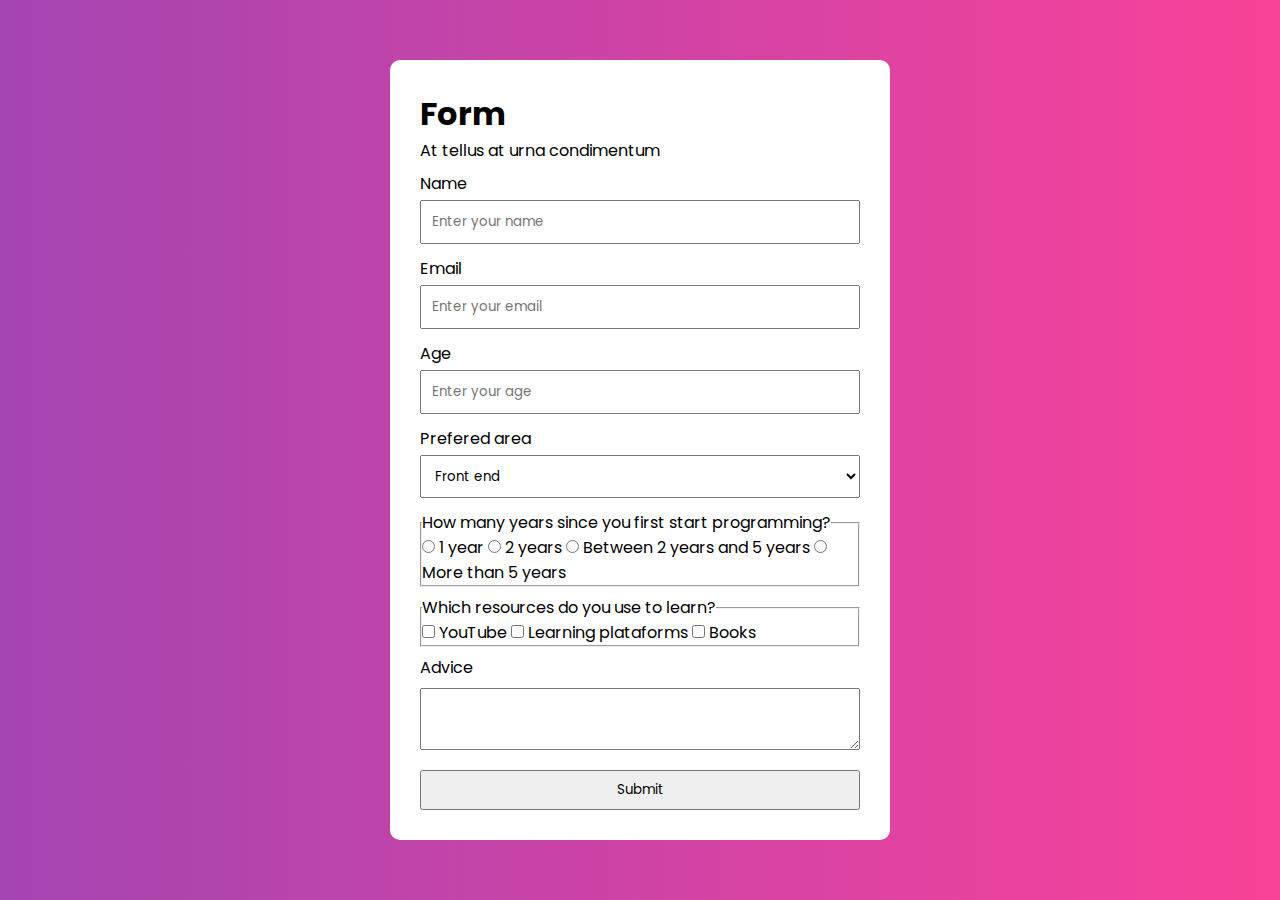
==== commit de23de41: "feat: styled input fields" ====
--- a/index.html
+++ b/index.html
@@ -6,8 +6,8 @@
     <title>Form</title>
     <link  rel="stylesheet" href="style.css">
   </head>
+  
   <body>
-
     <div class="wrapper">
       <header>
         <h1 id="title">Form</h1>
@@ -15,56 +15,71 @@
       </header>
       
       <form id="survey-form">
-        <label id="name-label" for="name">Name</label>
-        <input id="name" type="text" placeholder="Enter your name" required>
+        <div class="field">
+          <label id="name-label" for="name">Name</label>
+          <input id="name" type="text" placeholder="Enter your name" required>
+        </div>
+        
+        <div class="field">
+          <label id="email-label" for="email">Email</label>
+          <input id="email" type="email" placeholder="Enter your email" required>  
+        </div>
+        
+        <div class="field">
+          <label id="number-label" for="number">Age</label>
+          <input id="number" type="number" min="0" max="100" placeholder="Enter your age" required>  
+        </div>
+        
+        <!-- dropdown/select -->
+        <div class="field">
+          <label for="area">Prefered area</label>
+          <select id="dropdown" name="area">
+            <option value="front-end">Front end</option>
+            <option value="back-end">Back end</option>
+            <option value="full-stack">Full stack</option>
+            <option value="devops">DevOps</option>
+            <option value="sysadmin">SysAdmin</option>
+            <option value="qa">QA</option>
+            <option value="other">Other</option>
+          </select>
+        </div>
+
+        <!-- radio group -->
+        <fieldset>
+          <legend>How many years since you first start programming?</legend>
+          <input type="radio">
+          <label>1 year</label>
+    
+          <input type="radio">
+          <label>2 years</label>
+          
+          <input type="radio">
+          <label>Between 2 years and 5 years</label>
+          
+          <input type="radio">
+          <label>More than 5 years</label>
+        </fieldset>
   
-        <label id="email-label" for="email">Email</label>
-        <input id="email" type="email" placeholder="Enter your email" required>
-  
-        <label id="number-label" for="number">Age</label>
-        <input id="number" type="number" min="0" max="100" placeholder="Enter your age" required>
-  
-        <label for="area">Prefered area</label>
-        <select id="dropdown" name="area">
-          <option value="front-end">Front end</option>
-          <option value="back-end">Back end</option>
-          <option value="full-stack">Full stack</option>
-          <option value="devops">DevOps</option>
-          <option value="sysadmin">SysAdmin</option>
-          <option value="qa">QA</option>
-          <option value="other">Other</option>
-        </select>
-  
-        <!-- radio group: How many years since you first start programming? -->
-        <input type="radio">
-        <label>1 year</label>
-  
-        <input type="radio">
-        <label>2 years</label>
-        
-        <input type="radio">
-        <label>Between 2 years and 5 years</label>
-        
-        <input type="radio">
-        <label>More than 5 years</label>
-  
-  
-        <!-- checkbox: resources used to learn-->
-        <input type="checkbox">
-        <label>YouTube</label>
-  
-        <input type="checkbox">
-        <label>Learning plataforms</label>
-  
-        <input type="checkbox">
-        <label>Books</label>
-  
-        <!-- text area: advice -->
-        <label>Advice</label>
-        <textarea rows="3">
-  
-        </textarea>
-  
+        <!-- checkbox -->
+        <fieldset>
+          <legend>Which resources do you use to learn?</legend>
+          <input type="checkbox">
+          <label>YouTube</label>
+    
+          <input type="checkbox">
+          <label>Learning plataforms</label>
+    
+          <input type="checkbox">
+          <label>Books</label>
+        </fieldset>
+
+        <!-- text area -->
+        <div class="field">
+          <label>Advice</label>
+          <textarea rows="3">
+          </textarea>
+        </div>
+
         <button type="submit">Submit</button>
       </form>
     </div>
--- a/style.css
+++ b/style.css
@@ -22,4 +22,24 @@
   padding: 30px;
   border-radius: 10px;
   background: white;
+}
+
+.field {
+  display: flex;
+  flex-direction: column;
+}
+
+.field input, select{
+  padding: 10px;
+  margin: 4px 0;
+}
+
+label, fieldset, textarea {
+  margin-top: 8px;
+}
+
+button {
+  margin-top: 20px;
+  width: 100%;
+  height: 40px;
 }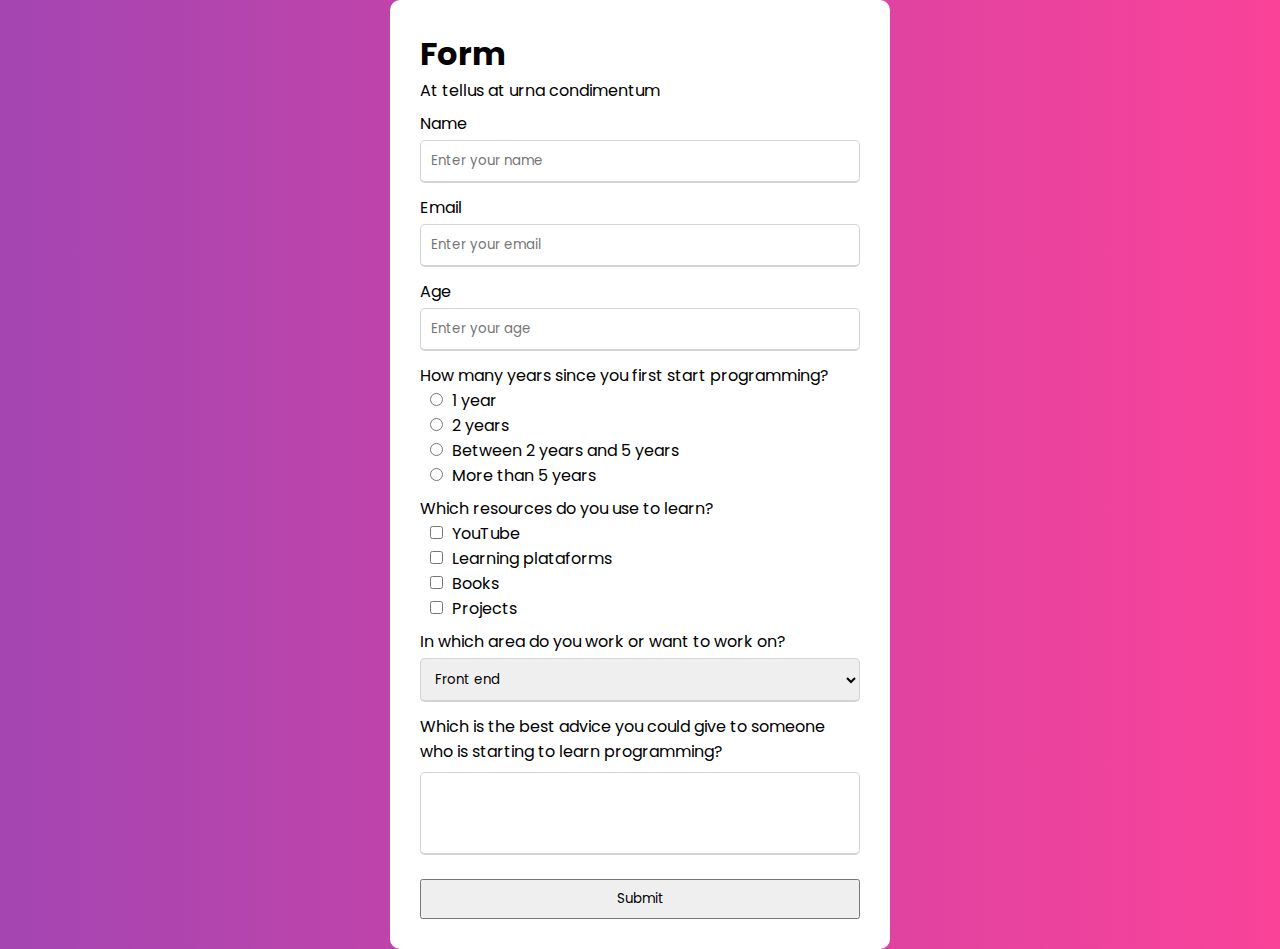
==== commit 226fd0ea: "feat: add fieldset styl" ====
--- a/index.html
+++ b/index.html
@@ -1,87 +1,102 @@
 <!DOCTYPE html>
 <html lang="pt-br">
-  <head>
-    <meta charset="UTF-8">
-    <meta name="viewport" content="width=device-width, initial-scale=1.0">
-    <title>Form</title>
-    <link  rel="stylesheet" href="style.css">
-  </head>
-  
-  <body>
-    <div class="wrapper">
-      <header>
-        <h1 id="title">Form</h1>
-        <p id="description">At tellus at urna condimentum</p>
-      </header>
-      
-      <form id="survey-form">
-        <div class="field">
-          <label id="name-label" for="name">Name</label>
-          <input id="name" type="text" placeholder="Enter your name" required>
-        </div>
-        
-        <div class="field">
-          <label id="email-label" for="email">Email</label>
-          <input id="email" type="email" placeholder="Enter your email" required>  
-        </div>
-        
-        <div class="field">
-          <label id="number-label" for="number">Age</label>
-          <input id="number" type="number" min="0" max="100" placeholder="Enter your age" required>  
-        </div>
-        
-        <!-- dropdown/select -->
-        <div class="field">
-          <label for="area">Prefered area</label>
-          <select id="dropdown" name="area">
-            <option value="front-end">Front end</option>
-            <option value="back-end">Back end</option>
-            <option value="full-stack">Full stack</option>
-            <option value="devops">DevOps</option>
-            <option value="sysadmin">SysAdmin</option>
-            <option value="qa">QA</option>
-            <option value="other">Other</option>
-          </select>
-        </div>
 
-        <!-- radio group -->
-        <fieldset>
-          <legend>How many years since you first start programming?</legend>
+<head>
+  <meta charset="UTF-8">
+  <meta name="viewport" content="width=device-width, initial-scale=1.0">
+  <title>Form</title>
+  <link rel="stylesheet" href="style.css">
+</head>
+
+<body>
+  <div class="wrapper">
+    <header>
+      <h1 id="title">Form</h1>
+      <p id="description">At tellus at urna condimentum</p>
+    </header>
+
+    <form id="survey-form">
+      <div class="field">
+        <label id="name-label" for="name">Name</label>
+        <input id="name" type="text" placeholder="Enter your name" required>
+      </div>
+
+      <div class="field">
+        <label id="email-label" for="email">Email</label>
+        <input id="email" type="email" placeholder="Enter your email" required>
+      </div>
+
+      <div class="field">
+        <label id="number-label" for="number">Age</label>
+        <input id="number" type="number" min="0" max="100" placeholder="Enter your age" required>
+      </div>
+
+      <!-- radio group -->
+      <fieldset class="fieldset">
+        <legend>How many years since you first start programming?</legend>
+        <div>
           <input type="radio">
           <label>1 year</label>
-    
+        </div>
+        <div>
           <input type="radio">
           <label>2 years</label>
-          
+        </div>
+        <div>
           <input type="radio">
           <label>Between 2 years and 5 years</label>
-          
+        </div>
+        <div>
           <input type="radio">
           <label>More than 5 years</label>
-        </fieldset>
-  
-        <!-- checkbox -->
-        <fieldset>
-          <legend>Which resources do you use to learn?</legend>
+        </div>
+      </fieldset>
+
+      <!-- checkbox -->
+      <fieldset class="fieldset">
+        <legend>Which resources do you use to learn?</legend>
+        <div>
           <input type="checkbox">
           <label>YouTube</label>
-    
+        </div>
+        <div>
           <input type="checkbox">
           <label>Learning plataforms</label>
-    
+        </div>
+        <div>
           <input type="checkbox">
           <label>Books</label>
-        </fieldset>
+        </div>
+        <div>
+          <input type="checkbox">
+          <label>Projects</label>
+        </div>
+      </fieldset>
 
-        <!-- text area -->
-        <div class="field">
-          <label>Advice</label>
-          <textarea rows="3">
+      <!-- dropdown/select -->
+      <div class="field">
+        <label for="area">In which area do you work or want to work on?</label>
+        <select id="dropdown" name="area">
+          <option value="front-end">Front end</option>
+          <option value="back-end">Back end</option>
+          <option value="full-stack">Full stack</option>
+          <option value="devops">DevOps</option>
+          <option value="sysadmin">SysAdmin</option>
+          <option value="qa">QA</option>
+          <option value="other">Other</option>
+        </select>
+      </div>
+
+      <!-- text area -->
+      <div class="field">
+        <label>Which is the best advice you could give to someone who is starting to learn programming?</label>
+        <textarea rows="3">
           </textarea>
-        </div>
+      </div>
 
-        <button type="submit">Submit</button>
-      </form>
-    </div>
-  </body>
-</html>
+      <button type="submit">Submit</button>
+    </form>
+  </div>
+</body>
+
+</html>--- a/style.css
+++ b/style.css
@@ -29,16 +29,37 @@
   flex-direction: column;
 }
 
-.field input, select{
-  padding: 10px;
+.field input, select, textarea {
+  padding: 10px; 
   margin: 4px 0;
+  border-radius: 5px;
+  border: 1px solid lightgrey;
+  border-bottom-width: 2px;
 }
 
-label, fieldset, textarea {
+.field textarea {
+  resize: none;
+  
+}
+
+
+.field label, fieldset, textarea {
   margin-top: 8px;
 }
 
-button {
+.fieldset {
+  border: none;
+}
+
+.fieldset label {
+  margin-left: 5px;
+}
+
+.fieldset div {
+  padding: 0 10px;
+}
+
+ button {
   margin-top: 20px;
   width: 100%;
   height: 40px;
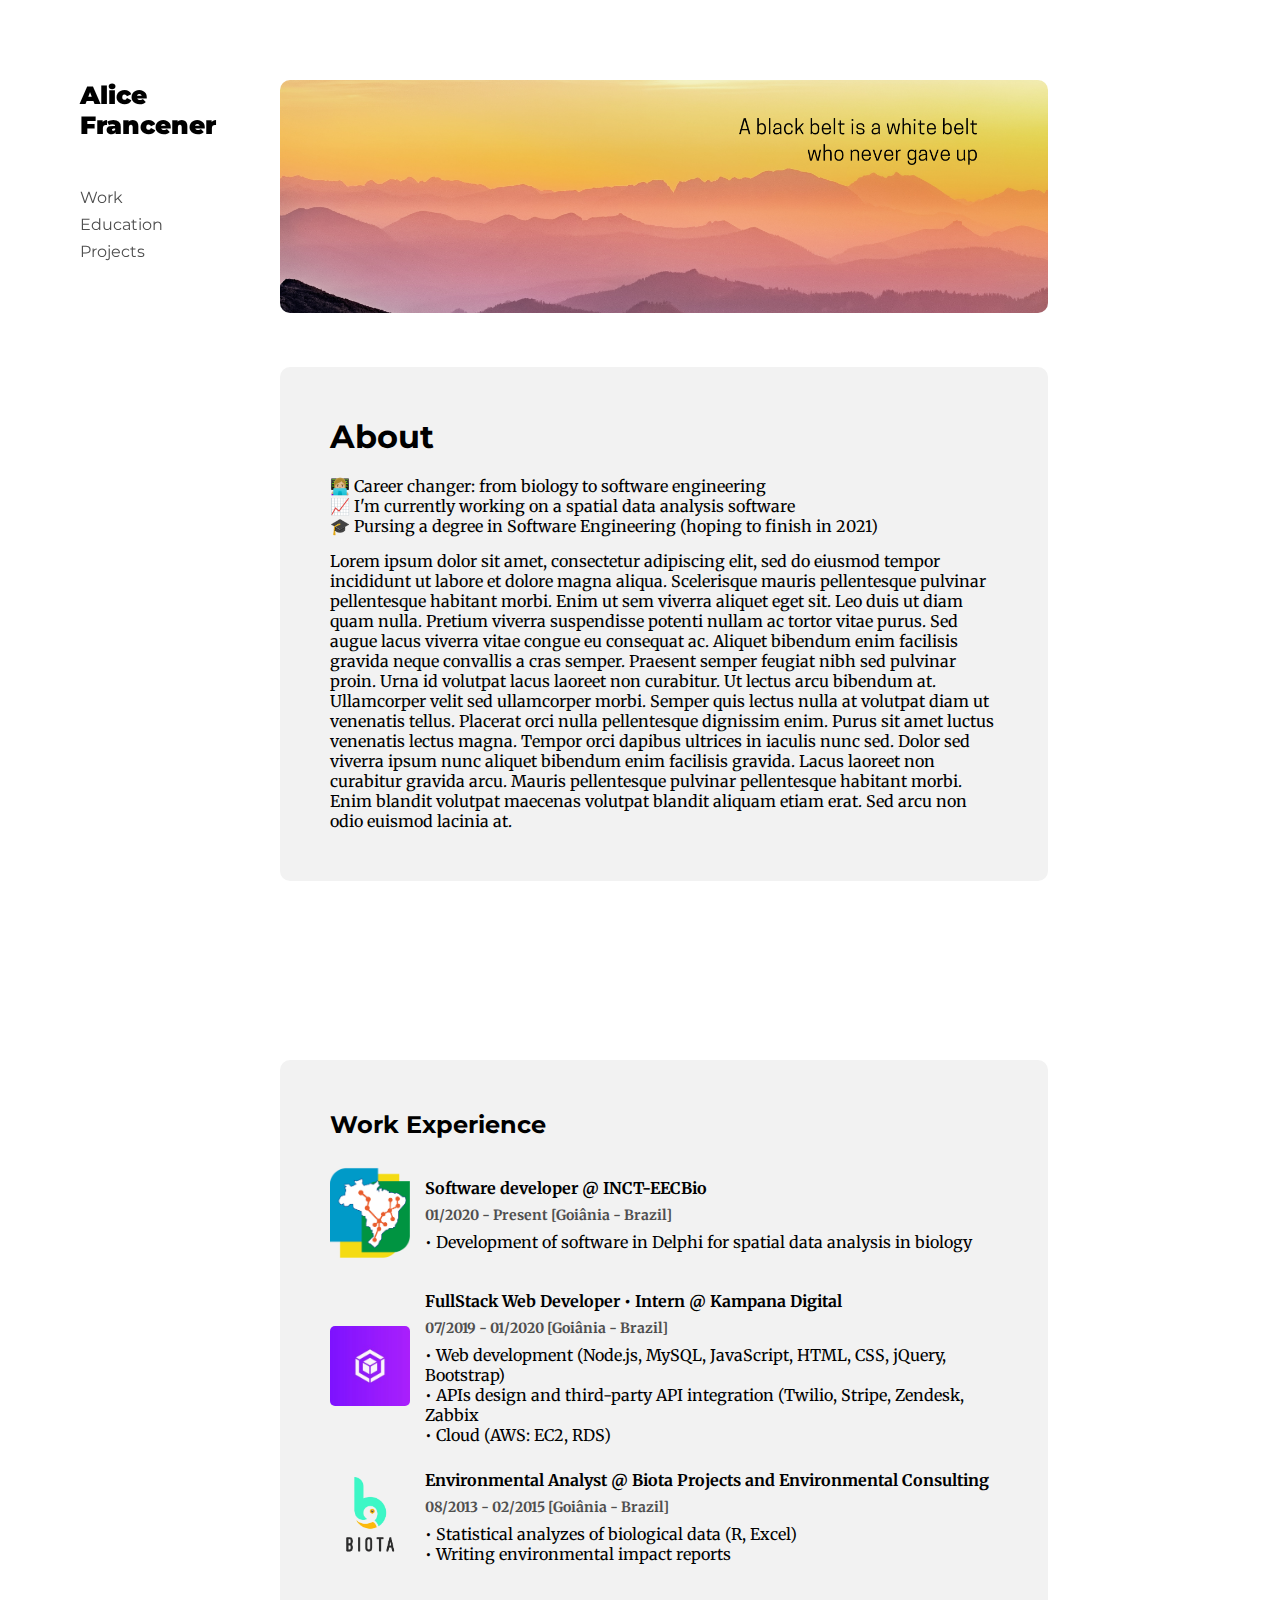
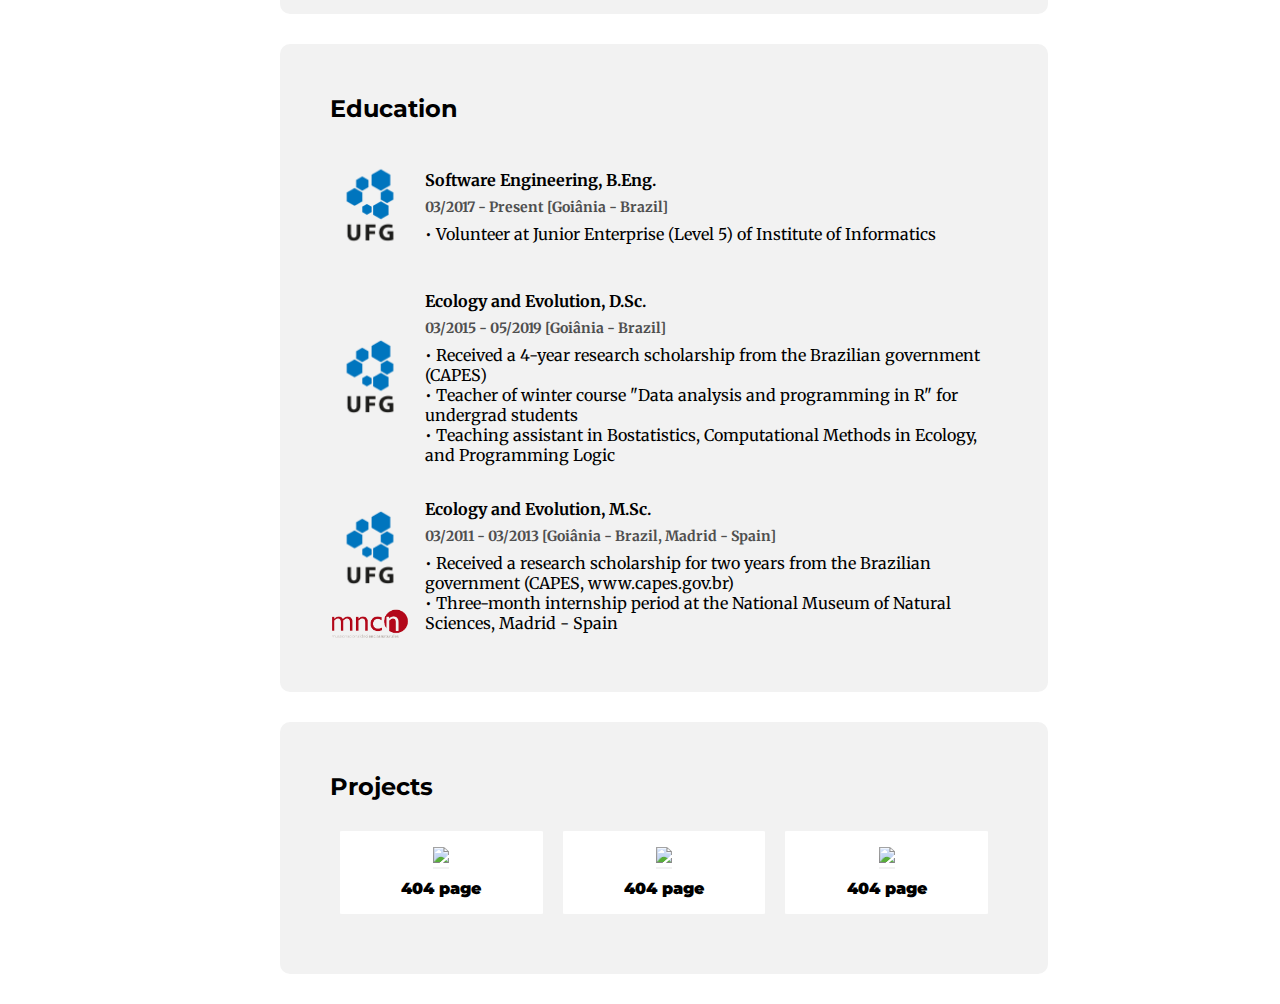
==== commit 5d3f4ea5: "Merge remote-tracking branch 'fcc-portfolio/master' into main" ====
--- a/index.html
+++ b/index.html
@@ -3,100 +3,256 @@
 
 <head>
   <meta charset="UTF-8">
-  <meta name="viewport" content="width=device-width, initial-scale=1.0">
-  <title>Form</title>
+  <meta name="viewport" content="width=devide-width, initial-scale=1.0">
+  <title>Alice Francener</title>
   <link rel="stylesheet" href="style.css">
+  <script src="https://kit.fontawesome.com/74f926a7ae.js" crossorigin="anonymous"></script>
 </head>
 
-<body>
-  <div class="wrapper">
-    <header>
-      <h1 id="title">Form</h1>
-      <p id="description">At tellus at urna condimentum</p>
-    </header>
-
-    <form id="survey-form">
-      <div class="field">
-        <label id="name-label" for="name">Name</label>
-        <input id="name" type="text" placeholder="Enter your name" required>
-      </div>
-
-      <div class="field">
-        <label id="email-label" for="email">Email</label>
-        <input id="email" type="email" placeholder="Enter your email" required>
-      </div>
-
-      <div class="field">
-        <label id="number-label" for="number">Age</label>
-        <input id="number" type="number" min="0" max="100" placeholder="Enter your age" required>
-      </div>
-
-      <!-- radio group -->
-      <fieldset class="fieldset">
-        <legend>How many years since you first start programming?</legend>
-        <div>
-          <input type="radio">
-          <label>1 year</label>
-        </div>
-        <div>
-          <input type="radio">
-          <label>2 years</label>
-        </div>
-        <div>
-          <input type="radio">
-          <label>Between 2 years and 5 years</label>
-        </div>
-        <div>
-          <input type="radio">
-          <label>More than 5 years</label>
-        </div>
-      </fieldset>
-
-      <!-- checkbox -->
-      <fieldset class="fieldset">
-        <legend>Which resources do you use to learn?</legend>
-        <div>
-          <input type="checkbox">
-          <label>YouTube</label>
-        </div>
-        <div>
-          <input type="checkbox">
-          <label>Learning plataforms</label>
-        </div>
-        <div>
-          <input type="checkbox">
-          <label>Books</label>
-        </div>
-        <div>
-          <input type="checkbox">
-          <label>Projects</label>
-        </div>
-      </fieldset>
-
-      <!-- dropdown/select -->
-      <div class="field">
-        <label for="area">In which area do you work or want to work on?</label>
-        <select id="dropdown" name="area">
-          <option value="front-end">Front end</option>
-          <option value="back-end">Back end</option>
-          <option value="full-stack">Full stack</option>
-          <option value="devops">DevOps</option>
-          <option value="sysadmin">SysAdmin</option>
-          <option value="qa">QA</option>
-          <option value="other">Other</option>
-        </select>
-      </div>
-
-      <!-- text area -->
-      <div class="field">
-        <label>Which is the best advice you could give to someone who is starting to learn programming?</label>
-        <textarea rows="3">
-          </textarea>
-      </div>
-
-      <button type="submit">Submit</button>
-    </form>
+<body class="body">
+  <!-- navbar -->
+  <header id="header">
+    <nav id="navbar" class="navbar">
+      <ul class="navbar--list">
+        <li class="navbar--title">
+          <a href="#welcome-section" class="navbar--link"> Alice<br>Francener</a>
+        </li>
+        <li class="navbar--contact">
+          <a href="https://www.linkedin.com/in/alicefrancener/?locale=en_US" target="_blank"> <i
+              class="fab fa-linkedin-in"></i>
+          </a>
+          <a id="profile-link" href="https://github.com/alicefrancener" target="_blank"><i
+              class="fab fa-github"></i></a>
+          <a href="https://codepen.io/alicefrancener/" target="_blank"><i class="fab fa-codepen"></i></a>
+          <a href="mailto:alicefrancener.dev@gmail.com"><i class="far fa-envelope"></i></a>
+
+        </li>
+        </li>
+        <li class="navbar--item">
+          <a href="#experience" class="navbar--link">Work</a>
+        </li>
+        <li class="navbar--item">
+          <a href="#education" class="navbar--link">Education</a>
+        </li>
+        <li class="navbar--item">
+          <a href="#projects" class="navbar--link">Projects</a>
+        </li>
+      </ul>
+    </nav>
+  </header>
+
+  <!-- content -->
+  <div class="content">
+    <main>
+      <section id="welcome-section" class="section">
+        <img class="main__img" src="assets/main.png">
+        <div class="section__box section__box--about">
+          <div class="section__header">
+            <h1>About</h1>
+          </div>
+          <div class="section__content">
+            <ul>
+              <li>👩🏼‍💻 Career changer: from biology to software engineering</li>
+              <li>📈 I'm currently working on a spatial data analysis software</li>
+              <li>🎓 Pursing a degree in Software Engineering (hoping to finish in 2021)</li>
+            </ul>
+            <p>
+              Lorem ipsum dolor sit amet, consectetur adipiscing elit, sed do eiusmod tempor incididunt ut labore et
+              dolore magna aliqua. Scelerisque mauris pellentesque pulvinar pellentesque habitant morbi. Enim ut sem
+              viverra aliquet eget sit. Leo duis ut diam quam nulla. Pretium viverra suspendisse potenti nullam ac
+              tortor vitae purus. Sed augue lacus viverra vitae congue eu consequat ac. Aliquet bibendum enim facilisis
+              gravida neque convallis a cras semper. Praesent semper feugiat nibh sed pulvinar proin. Urna id volutpat
+              lacus laoreet non curabitur. Ut lectus arcu bibendum at. Ullamcorper velit sed ullamcorper morbi. Semper
+              quis lectus nulla at volutpat diam ut venenatis tellus. Placerat orci nulla pellentesque dignissim enim.
+              Purus sit amet luctus venenatis lectus magna. Tempor orci dapibus ultrices in iaculis nunc sed. Dolor sed
+              viverra ipsum nunc aliquet bibendum enim facilisis gravida. Lacus laoreet non curabitur gravida arcu.
+              Mauris pellentesque pulvinar pellentesque habitant morbi. Enim blandit volutpat maecenas volutpat blandit
+              aliquam etiam erat. Sed arcu non odio euismod lacinia at.
+            </p>
+          </div>
+        </div>
+      </section>
+
+      <section id="experience" class="section">
+        <div class="section__box section__box--experience">
+          <div class="section__header">
+            <h2>Work Experience</h2>
+          </div>
+
+          <div class="section__content">
+            <div class="experience--img">
+              <a href="http://inct.cnpq.br/" target="_blank">
+                <img src="assets/logo-inct.png">
+              </a>
+            </div>
+
+            <div class="experience--details">
+              <h3 class="experience--title">Software developer @ INCT-EECBio</h3>
+              <h4 class="experience--time">01/2020 - Present [Goiânia - Brazil]</h4>
+              <p>
+              <ul>
+                <li>• Development of software in Delphi for spatial data analysis in biology</li>
+              </ul>
+              </p>
+            </div>
+          </div>
+
+          <div class="section__content ">
+            <div class="experience--img">
+              <a href="https://kampana.digital/" target="_blank">
+                <img src="assets/logo-kampana.jpg">
+              </a>
+            </div>
+
+            <div class="experience--details">
+              <h3 class="experience--title">FullStack Web Developer • Intern @ Kampana Digital</h3>
+              <h4 class="experience--time">07/2019 - 01/2020 [Goiânia - Brazil]</h4>
+              <p>
+              <ul>                
+                <li>• Web development (Node.js, MySQL, JavaScript, HTML, CSS, jQuery, Bootstrap)</li>
+                <li>• APIs design and third-party API integration (Twilio, Stripe, Zendesk, Zabbix</li>
+                <li>• Cloud (AWS: EC2, RDS)</li>
+              </ul>
+              </p>
+            </div>
+          </div>
+
+          <div class="section__content">
+            <div class="experience--img">
+              <a href="http://biotanet.com.br/" target="_blank">
+                <img src="assets/logo-biota.png">
+              </a>
+            </div>
+
+            <div class="experience--details">
+              <h3 class="experience--title">Environmental Analyst @ Biota Projects and Environmental Consulting</h3>
+              <h4 class="experience--time">08/2013 - 02/2015 [Goiânia - Brazil]</h4>
+              <p>
+              <ul>
+                <li>• Statistical analyzes of biological data (R, Excel)
+                  <li>• Writing environmental impact reports</li>
+              </ul>
+              </p>
+            </div>
+          </div>
+        </div>
+      </section>
+
+      <section id="education" class="section">
+        <div class="section__box section__box--education">
+          <div class="section__header">
+            <h2>Education</h2>
+          </div>
+
+          <div class="section__content ">
+            <div class="education--img">
+              <a href="https://ufg.br/" target="_blank">
+                <img src="assets/logo-ufg.png">
+              </a>
+            </div>
+
+            <div class="education--details">
+              <h3 class="education--title">Software Engineering, B.Eng.</h3>
+              <h4 class="education--time">03/2017 - Present [Goiânia - Brazil]</h4>
+              <p>
+              <ul>                
+                <li>• Volunteer at Junior Enterprise (Level 5) of Institute of Informatics</li>
+              </ul>
+              </p>
+            </div>
+          </div>
+
+          <div class="section__content ">
+            <div class="education--img">
+              <a href="https://ufg.br/" target="_blank">
+                <img src="assets/logo-ufg.png">
+              </a>
+            </div>
+
+            <div class="education--details">
+              <h3 class="education--title">Ecology and Evolution, D.Sc.</h3>
+              <h4 class="education--time">03/2015 - 05/2019 [Goiânia - Brazil]</h4>
+              <p>
+              <ul>                
+                <li>• Received a 4-year research scholarship from the Brazilian government (CAPES)</li>
+                <li>• Teacher of winter course "Data analysis and programming in R" for undergrad students</li>
+                <li>• Teaching assistant in Bostatistics, Computational Methods in Ecology, and Programming Logic</li>
+              </ul>
+              </p>
+            </div>
+          </div>
+
+          <div class="section__content ">
+            <div class="education--img education--twoimg">
+              <a href="https://ufg.br/" target="_blank">
+                <img src="assets/logo-ufg.png">
+              </a>
+              <a href="https://www.mncn.csic.es/es" target="_blank">
+                <img src="assets/logo-mncn.png">
+              </a>
+            </div>
+            <div class="education--details">
+              <h3 class="education--title">Ecology and Evolution, M.Sc.</h3>
+              <h4 class="education--time">03/2011 - 03/2013 [Goiânia - Brazil, Madrid - Spain]</h4>
+              <p>
+              <ul>                
+                <li>• Received a research scholarship for two years from the Brazilian government (CAPES, www.capes.gov.br)</li>
+                <li>• Three-month internship period at the National Museum of Natural Sciences, Madrid - Spain</li>
+              </ul>
+              </p>
+            </div>
+          </div>
+
+
+        </div>
+      </section>
+
+      <section id="projects" class="section">
+        <div class="section__box section__box--projects">
+          <div class="section__header">
+            <h2>Projects</h2>
+          </div>
+          <div class="section__content">
+
+            <div class="card project-tile">
+              <div class="card__img">
+                <a href="https://github.com/alicefrancener/challenge-404" target="_blank">
+                  <img src="https://raw.githubusercontent.com/alicefrancener/challenge-404/main/screenshot.png">
+                </a>
+                <hr>
+              </div>
+              <h2 class="card__title">404 page</h2>
+            </div>
+
+
+            <div class="card project-tile">
+              <div class="card__img">
+                <a href="https://github.com/alicefrancener/challenge-404" target="_blank">
+                  <img src="https://raw.githubusercontent.com/alicefrancener/challenge-404/main/screenshot.png">
+                </a>
+                <hr>
+              </div>
+              <h2 class="card__title">404 page</h2>
+            </div>
+
+
+            <div class="card project-tile">
+              <div class="card__img">
+                <a href="https://github.com/alicefrancener/challenge-404" target="_blank">
+                  <img src="https://raw.githubusercontent.com/alicefrancener/challenge-404/main/screenshot.png">
+                </a>
+                <hr>
+              </div>
+              <h2 class="card__title">404 page</h2>
+            </div>
+
+          </div>
+        </div>
+      </section>
+    </main>
   </div>
+
+
 </body>
 
 </html>--- a/style.css
+++ b/style.css
@@ -1,66 +1,259 @@
-@import url('https://fonts.googleapis.com/css2?family=Poppins:wght@400;500;600;700&display=swap');
-
-*, *::after, *::before {
+@import url('https://fonts.googleapis.com/css2?family=Merriweather&family=Montserrat:wght@400;900&display=swap');
+
+*, *:after,*:before {
   margin: 0;
   padding: 0;
   box-sizing: border-box;
-  font-family: "Poppins", sans-serif;
-}
-
-html, body {
-  display: grid;
-  place-items: center;
-  height: 100%;
+}
+
+:root {
+  --font-primary: 'Montserrat', sans-serif;
+  --font-secondary: 'Merriweather', serif;
+  
+  --color-primary: #4F4F4F;
+  --color-secondary: #F2F2F2;
+}
+
+html {
+  scroll-behavior: smooth;
+}
+
+/* Body */
+.body {
+  background-color: white;
+}
+
+h1, h2 {
+  font-family: var(--font-primary);
+}
+
+h3, h4, h5, p {
+  font-family: var(--font-secondary);
+}
+
+/* Nav bar */
+.navbar {
+  position: fixed;
+  top: 0;
+}
+
+.navbar--list {
+  display: flex;
+  flex-direction: column;  
+  margin: 5rem 5rem 0 5rem;
+}
+
+.navbar--title, .navbar--item {
+  font-family: var(--font-primary);
+  list-style-type: none;
+}
+
+.navbar--title > a {
+  color: black;
+  text-decoration: none;
+  font-size: 25px;
+  font-weight: 900;
+}
+
+.navbar--title > a:hover {
+  color: var(--color-primary);
+  box-shadow: 0 5px 0 var(--color-secondary);
+}
+
+.navbar--contact {
+  display:flex;
+  align-items: center;
+  list-style-type: none;
+}
+
+.navbar--contact > a {
+  color: black;
+  padding: 1.5rem 0.5rem 1.5rem 0;
+}
+
+.navbar--contact > a:hover {
+  color: var(--color-primary);
+}
+
+.navbar--item {
+  font-weight: 400;
+  margin-bottom: 0.5rem;
+}
+
+.navbar--link {
+  color: var(--color-primary);
+  text-decoration: none;
+  transition: all 0.2s ease;
+}
+
+.navbar--link:hover {
+  font-weight: 900;
+  box-shadow: 0 5px 0 var(--color-secondary);
+}
+
+/* Content */
+.content {
+  width: 60%;
+  margin-left: 280px;
+  margin-top: 5rem;
+}
+
+/* Sections */
+.section__box {
+  background-color: var(--color-secondary);
+  padding: 50px;
+  margin-bottom: 30px;
+  border-radius: 10px;
+}
+
+.section h1, h2 {
+  margin-bottom: 20px;
+}
+
+.section__box ul {
+  font-family: var(--font-secondary);
+  list-style-type: none;
+}
+
+/* Hide scrollbar for Chrome, Safari and Opera */
+.section__box::-webkit-scrollbar {
+  display: none;
+}
+
+/* Hide scrollbar for IE, Edge and Firefox */
+.section__box {
+  -ms-overflow-style: none;  /* IE and Edge */
+  scrollbar-width: none;  /* Firefox */
+}
+
+/* Section About */
+#welcome-section {
+  height: 100vh;
+}
+
+ .section__box--about p {
+  margin-top: 15px;
+}
+
+.main__img {
+  max-width: 100%;
+  height: auto;
+  border-radius: 10px;
+  margin-bottom: 50px;
+}
+
+/* Section Experience */
+
+#experience {
+  margin-top: 5em;
+}
+
+/* Section Projects */
+
+.section__box--projects .section__content {
+  display: flex;
+  justify-content: space-evenly;
+}
+
+.card {
+  display: flex;
+  flex-direction: column;
+  align-items: center;
+  background-color: white;
+  border-radius: 1%;
+  padding: 1rem;
+  margin: 10px;
+  width: 320px;
+}
+
+.card__img img {
+  width: 300px;
+  max-width: 100%;
+  height: auto;
+}
+
+.card hr {
+  border: 0.5px solid var(--color-secondary);
+}
+
+.card__title {
+  margin: 10px 0 0 0;
+  font-size: 16px;
+  font-weight: 900;
+}
+
+/* Section: experience and education */
+
+.section__box--experience .section__content, .section__box--education .section__content {
+  display: flex;
+  
+  align-items: center;
+  margin-top: 25px;
+}
+
+.experience--img, .education--img {
+  max-width: 100%;
+  height: auto;
+  margin-right: 15px;
+}
+
+.education--twoimg {
+  display: flex;
+  flex-direction: column;
+}
+
+.experience--img img, .education--img img {
+  width: 80px;
+  border-radius: 5px;
+}
+
+.experience--details, .education--details {
+  font-family: var(--font-secondary);
+}
+
+.experience--title, .education--title {
+  font-size: 16px;
+}
+
+.experience--time, .education--time {
+  font-size: 14px;
+  color:var(--color-primary);
+  margin: 8px 0 8px 0;
+}
+
+/* Media query */
+@media only screen and (max-width: 1000px) {
+  .section__box--projects .section__content {
+    display: flex;
+    flex-direction: column;
+    align-items: center;
+  }
+
+  .content {
+    width: 60%;
+    margin: auto;
+    margin-top: 110px;
+  }
+
+.navbar {
   width: 100%;
-  background: linear-gradient(90deg, #a445b2, #fa4299);
-}
-
-/* Form */
-
-.wrapper {
-  max-width: 500px;
-  padding: 30px;
-  border-radius: 10px;
-  background: white;
-}
-
-.field {
-  display: flex;
-  flex-direction: column;
-}
-
-.field input, select, textarea {
-  padding: 10px; 
-  margin: 4px 0;
-  border-radius: 5px;
-  border: 1px solid lightgrey;
-  border-bottom-width: 2px;
-}
-
-.field textarea {
-  resize: none;
-  
-}
-
-
-.field label, fieldset, textarea {
-  margin-top: 8px;
-}
-
-.fieldset {
-  border: none;
-}
-
-.fieldset label {
-  margin-left: 5px;
-}
-
-.fieldset div {
-  padding: 0 10px;
-}
-
- button {
-  margin-top: 20px;
-  width: 100%;
-  height: 40px;
+  background-color: white;
+  height: 100px;
+}
+
+  .navbar--list {
+    display: flex;
+    flex-direction: row;
+    justify-content: center;
+    align-items: center;
+    margin: 1rem 0 5rem 0;
+}
+
+  .navbar--item {
+    margin-left: 1rem;
+  }
+
+  .navbar--contact {
+    margin-left: 1rem;
+  }
 }